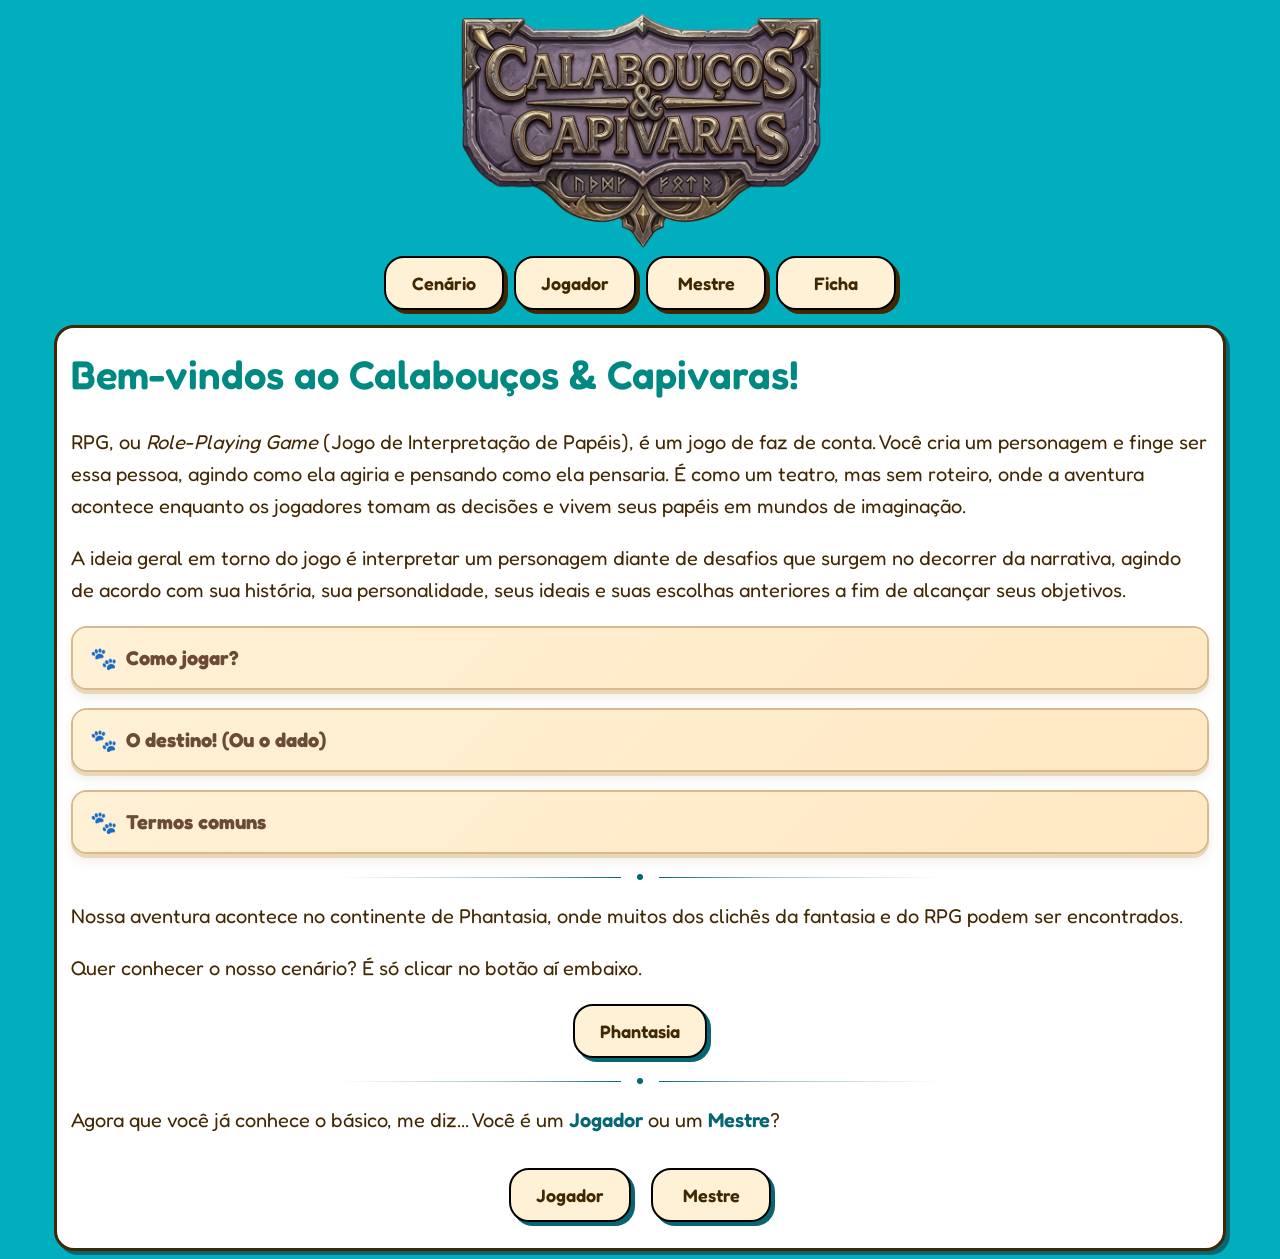
==== index.htm @ 281db4d3 "Add files via upload" ====
<html>
    <head>
        <title>Capivaras & Calabouços</title>
        <link rel="stylesheet" href="./recursos/estilos/pagina.css">
        <link rel="stylesheet" href="./recursos/estilos/texto.css">
        <link rel="stylesheet" href="./recursos/estilos/topico.css">
        <link rel="stylesheet" href="./recursos/estilos/menu_overlay.css">
        <link rel="stylesheet" href="./recursos/estilos/imagens.css">
        <meta name="viewport" content="width=device-width, initial-scale=1.0">
    </head>

    <body>
        <script src="./recursos/scripts/menu_overlay.js"></script>

        <div class="logo">
            <img src="./recursos/imagens/logo.png">
        </div>

        <div id="navJogador" class="overlay">
            <a href="javascript:void(0)" class="closebtn" onclick="fechaJogador()">&times;</a>
            <div class="overlay-content">
                <a href="./jogador/jogador_index.htm">Olá, Jogador!</a>
                <a href="./jogador/jogador_criando.htm">Criando e Ficha</a>
                <a href="./jogador/jogador_especies.htm">Espécies</a>
                <a href="./jogador/jogador_classes.htm">Classes</a>
                <a href="./jogador/jogador_caracteristicas.htm">Características</a>
                <a href="./jogador/jogador_vantagens.htm">Vantagens</a>
                <a href="./jogador/jogador_desvantagens.htm">Desvantagens</a>
                <a href="./jogador/jogador_habilidades.htm">Habilidades</a>
                <a href="./jogador/jogador_grimorio.htm">Grimório</a>
            </div>
        </div>

        <div id="navMestre" class="overlay">
            <a href="javascript:void(0)" class="closebtn" onclick="fechaMestre()">&times;</a>
            <div class="overlay-content">
                <a href="./mestre/mestre_index.htm">Olá, Mestre!</a>
                <a href="./mestre/mestre_conceitos.htm">Conceitos</a>
                <a href="./mestre/mestre_preparacao.htm">Preparação</a>
                <a href="./mestre/mestre_acordo.htm">Acordo social</a>
                <a href="./mestre/mestre_mestrando.htm">Mestrando</a>
                <a href="./mestre/mestre_bestiario.htm">Bestiário</a>
            </div>
        </div>
        
        <div class="menuBarra">
            <a href="./cenario/cenario_phantasia.htm">
                <button class="botaoFofinho-externo" role="button">Cenário</button>
            </a>
            <button class="botaoFofinho-externo" role="button" onclick="abreJogador()">Jogador</button>
            <button class="botaoFofinho-externo" role="button" onclick="abreMestre()">Mestre</button>
            <a href="./recursos/ficha-rpg-cne.pdf">
                <button class="botaoFofinho-externo" role="button">Ficha</button>
            </a>
        </div>

        <div id="conteudoPrincipal" class="conteudoPrincipal">

            <div class="blocoConteudo">

                <span class="titulo">Bem-vindos ao Calabouços & Capivaras!</span>

                <p>
                    RPG, ou <span class="textoItalico">Role-Playing Game</span>
                    (Jogo de Interpretação de Papéis), é um jogo de faz de conta.
                    Você cria um personagem e finge ser essa pessoa, agindo como ela
                    agiria e pensando como ela pensaria. É como um teatro, mas sem
                    roteiro, onde a aventura acontece enquanto os jogadores tomam as
                    decisões e vivem seus papéis em mundos de imaginação.
                </p>

                <p>
                    A ideia geral em torno do jogo é interpretar um personagem diante
                    de desafios que surgem no decorrer da narrativa, agindo de acordo
                    com sua história, sua personalidade, seus ideais e suas escolhas
                    anteriores a fim de alcançar seus objetivos.
                </p>

                <!-- COMO JOGAR -->

                <details class="topico">
                    <summary class="subtitulo">Como jogar?</summary>

                    <p>
                        Para jogar <mark class="marca-texto">você precisa apenas conhecer as regras básicas,
                        lápis, borracha, um dado de seis lados e um grupo de amigos
                        corajosos!</mark> Cada jogador vai ter uma
                        <span class="textoNegrito">Ficha de Personagem</span>,
                        mostrando quem é o herói que ele vai ser.
                    </p>

                    <p>
                        Também é necessário um
                        <span class="textoNegrito">Mestre</span>, a pessoa que vai
                        contar a história. Ele é um narrador onisciente e onipotente
                        que narra aos outros jogadores o cenário e contexto em que
                        se encontram, seja por meio de descrições dos locais e
                        situações vivenciados, seja por meio de diálogos com
                        personagens.
                    </p>

                    <p>
                        Cada personagem tem sua própria história e habilidades
                        particulares, sendo tarefa do Mestre apresentar desafios
                        e dilemas que sirvam de motivação para que o grupo se reúna
                        em um prol de um objetivo comum; não que isso impeça um dos
                        seus companheiros esconder suas reais intenções...
                    </p>

                    <p>
                        Mestre e jogadores seguem regras pré-definidas pelos manuais
                        de cada sistema e cenário. No entanto, o narrador tem
                        liberdade para mudar as regras que lhe convierem (tendo,
                        é claro, o senso crítico como juiz dessas mudanças: afinal,
                        todos querem e <mark class="marca-texto">devem se divertir</mark>).
                    </p>
                </details>

                <!-- O DESTINO -->

                <details class="topico">
                    <summary class="subtitulo">O destino! (Ou o dado)</summary>

                    <p>
                        O que protege os jogadores de RPG da arbitrariedade do Mestre
                        é a aleatoriedade dos dados, que podem ser tanto uma benção
                        quanto uma maldição. Cada sistema tem suas peculiaridades no
                        que diz respeito à utilização de dados:
                        <span class="textoItalico">Dungeons & Dragons</span>,
                        por exemplo, faz uso de um conjunto de sete tipos diferentes
                        de dados, sendo o mais famoso dentre eles o mítico d20,
                        de vinte lados.
                    </p>

                    <p>
                        É a rolagem de dados que dita o resultado dos confrontos em
                        batalha, o desenrolar das ações dos personagens e outras
                        causalidades do mundo. Suas intenções podem ter sido as
                        melhores com a ação desejada, mas o desfecho pode ser
                        catastrófico. Nem mesmo o Mestre, que planeja as possíveis
                        consequências das ações dos jogadores, consegue prever o que
                        vai acontecer em seguida.
                    </p>
                </details>

                <!-- TERMOS COMUNS -->

                <details class="topico">
                    <summary class="subtitulo">Termos comuns</summary>

                    <p>
                        A seguir vamos conhecer alguns dos termos mais comuns no RPG.
                    </p>

                    <div class="tabela">
                        <table>
                            <tr>
                                <th>Aventura</th>
                                <th>Campanha</th>
                            </tr>
                            <tr>
                                <td>É um arco da história.</td>
                                <td>O conjunto das aventuras.</td>
                            </tr>

                            <tr>
                                <th>Cenário</th>
                                <th>d6</th>
                            </tr>
                            <tr>
                                <td>O mundo onde a história acontece.</td>
                                <td>Um dado de seis lados.</td>
                            </tr>

                            <tr>
                                <th>Crítico</th>
                                <th>NPC</th>
                            </tr>
                            <tr>
                                <td>
                                    O número mínimo ou máximo do dado. Pode definir
                                    um acerto ou erro automático.
                                </td>
                                <td>
                                    Os personagens controlados pelo mestre,
                                    os <span class="textoItalico">Non-Playable Characters</span>.
                                </td>
                            </tr>

                            <tr>
                                <th>Grupo</th>
                                <th>Encontro</th>
                            </tr>
                            <tr>
                                <td>O grupo de aventureiros dos jogadores.</td>
                                <td>
                                    O momento em que os personagens encontram NPCs
                                    ou inimigos para interagir. Se for uma batalha,
                                    por exemplo, rola iniciativa.
                                </td>
                            </tr>

                            <tr>
                                <th>Iniciativa</th>
                                <th>Rolagem</th>
                            </tr>
                            <tr>
                                <td>A ordem dos turnos de combate.</td>
                                <td>O ato de rolar os dados.</td>
                            </tr>

                            <tr>
                                <th>Meta</th>
                                <th>
                                    <span class="textoItalico">Roleplay</span>
                                </th>
                            </tr>
                            <tr>
                                <td>
                                    Ou metajogo, sair do personagem ou usar
                                    informações que ele não teria como saber.
                                </td>
                                <td>Interpretar o personagem.</td>
                            </tr>

                            <tr>
                                <th>Sessão</th>
                                <th>Sistema</th>
                            </tr>
                            <tr>
                                <td>
                                    A reunião para jogar em determinado dia e horário.
                                </td>
                                <td>O conjunto de regras que o grupo usa.</td>
                            </tr>

                            <tr>
                                <th>Teste</th>
                                <th>Turno</th>
                            </tr>
                            <tr>
                                <td>
                                    Uma mecânica onde o dado determina o resultado
                                    de uma ação.
                                </td>
                                <td>
                                    O tempo que o personagem ou NPC tem para agir
                                    em um encontro.
                                </td>
                            </tr>

                            <tr>
                                <th>Mecânica</th>
                                <th>Vantagem\Desvantagem</th>
                            </tr>
                            <tr>
                                <td>
                                    É uma regra ou conjunto de regras ou instruções
                                    que governa determinada ação e define como o
                                    mundo reage à ela. Por exemplo: rolar um dado
                                    para um teste em uma ação.
                                </td>
                                <td>
                                    Modificadores que deixam testes mais fáceis
                                    ou mais difíceis respectivamente.
                                </td>
                            </tr>
                        </table>
                    </div>
                </details>

                <!-- SEPARADOR -->

                <div class="divider-container" role="separator">
                    <div class="divider-line left"></div>
                    <div class="divider-icon"></div>
                    <div class="divider-line right"></div>
                </div>

                <p>
                    Nossa aventura acontece no continente de Phantasia, 
                    onde muitos dos clichês da fantasia e do RPG 
                    podem ser encontrados.
                </p>
                <p>
                    Quer conhecer o nosso cenário? É só clicar 
                    no botão aí embaixo.
                </p>
                <div class="blocoBotaoHome">
                    <a href="./cenario/cenario_phantasia.htm">
                        <button class="botaoFofinho" role="button">Phantasia</button>
                    </a>
                </div>

                <!-- SEPARADOR -->

                <div class="divider-container" role="separator">
                    <div class="divider-line left"></div>
                    <div class="divider-icon"></div>
                    <div class="divider-line right"></div>
                </div>

                <p>
                    Agora que você já conhece o básico, me diz...
                    Você é um <span class="textoNegrito">Jogador</span>
                    ou um <span class="textoNegrito">Mestre</span>?
                </p>

            </div>

            <!-- BOTÕES -->

            <div class="blocoBotaoHome">
                <a href="./jogador/jogador_index.htm">
                    <button class="botaoFofinho" role="button">Jogador</button>
                </a>

                <a href="./mestre/mestre_index.htm">
                    <button class="botaoFofinho" role="button">Mestre</button>
                </a>
            </div>

        </div>
    </body>
</html>
---- recursos/estilos/pagina.css ----
@font-face {
  font-family: 'Fredoka';
  src: url('../fontes/Fredoka-VariableFont_wdth,wght.ttf') format('truetype-variations');
  font-weight: 300 700;
  font-style: normal;
}

body {
    /* background: #E7F1F2; */
    background: #00AEBE;
    /* font-family:'Segoe UI', Tahoma, Geneva, Verdana, sans-serif; */
    font-family: 'Fredoka', sans-serif;
    font-size: clamp(1rem, 1.5vw + 0.8rem, 1.25rem);
    line-height: 1.6;
}

.menuBarra {
    display: flex;
    flex-direction: row;
    margin-inline: auto;
    align-items: center;
    justify-content: center;
    gap: 10px;
    margin-bottom: 15px;
}
    
.botaoFofinho, .botaoFofinho-externo {
    font-family: 'Fredoka', sans-serif;
    background-color: #fff1d6;
    border: 2px solid #000000;
    border-radius: 20px;
    color: #422800;
    cursor: pointer;
    display: inline-block;
    font-weight: 600;
    font-size: 18px;
    padding: 0 18px;
    line-height: 50px;
    text-align: center;
    text-decoration: none;
    user-select: none;
    -webkit-user-select: none;
    touch-action: manipulation;
}

.botaoFofinho {
    box-shadow: #066674 4px 4px 0 0;
}

.botaoFofinho-externo {
    box-shadow: #422800 4px 4px 0 0;
}

.botaoFofinho:hover, .botaoFofinho-externo:hover {
    background-color: #E7F1F2;
}

.botaoFofinho:active, .botaoFofinho-externo:active {
    box-shadow: #066674 2px 2px 0 0;
    transform: translate(2px, 2px);
}

@media (min-width: 768px) {
    .botaoFofinho, .botaoFofinho-externo {
        min-width: 120px;
        padding: 0 25px;
    }
}

.conteudoPrincipal {
    display: flex;
    flex-direction: column;
    /* max-width: fit-content; */
    width: 90%;
    border: solid 3px #422800;
    border-radius: 20px;
    padding: 14px;
    margin-inline: auto;
    background: #ffffff;
    box-shadow: 4px 4px 0 #066674;
}

/* .blocoBotao {
    display: flex;
    flex-direction: column;
    align-items: center;
    justify-content: center;
    width: 80%;
    margin-inline: auto;
    gap: 20px;
    margin-bottom: 12px;
} */

.blocoBotao {
    display: grid;
    grid-template-columns: repeat(4, 1fr);
    gap: 14px;
    width: 90%;
    max-width: 900px;
    margin: 0 auto 20px;
}

.blocoBotao .botaoFofinho {
    width: 100%;
    min-height: 50px;
    padding: 10px 14px;
    box-sizing: border-box;
    cursor: pointer;
}

@media (max-width: 800px) {
    .blocoBotao {
        grid-template-columns: repeat(2, 1fr);
        width: 90%;
        gap: 12px;
    }
}

@media (max-width: 500px) {
    .blocoBotao {
        grid-template-columns: 1fr;
        width: 92%;
        gap: 10px;
    }

    .blocoBotao .botaoFofinho {
        min-height: 48px;
    }
}

.blocoBotaoHome {
    display: flex;
    flex-direction: row;
    align-items: center;
    justify-content: center;
    width: 80%;
    margin-inline: auto;
    gap: 20px;
    margin-bottom: 12px;
}

.blocoConteudo {
    margin-bottom: 12px;
}
  
table {
    width: 100%;
    color: #422800;
}

th, td {
    border: 1px solid #066674;
    padding: 6px;
    border-radius: 4px;
}

th {
    background-color: #066674;
    color: white;
}

tr:nth-child(even) {
    background-color: #E7F1F2;
}

.tabela {
    overflow-x: auto;
}

/* Estilos do Separador */
.divider-container {
    display: flex;
    align-items: center;
    justify-content: center;
    width: 100%;
    max-width: 600px;
    margin-left: auto;
    margin-right: auto;
    margin-top: 20px;
}

.divider-line {
    flex-grow: 1;
    height: 1px;
    background: linear-gradient(to right, transparent, rgba(6, 102, 116, 0.4) 60%, #066674);
}

.divider-line.right {
    background: linear-gradient(to right, #066674, rgba(6, 102, 116, 0.4) 40%, transparent);
}

.divider-icon {
    width: 6px;
    height: 6px;
    margin: 0 16px;
    background-color: #066674;
    border-radius: 50%;
    flex-shrink: 0;
}

.divider-line-marrom {
    flex-grow: 1;
    height: 1px;
    background: linear-gradient(to right, transparent, rgba(66, 40, 0, 0.4) 60%, #422800);
}

.divider-line-marrom.right {
    background: linear-gradient(to right, #422800, rgba(66, 40, 0, 0.4) 40%, transparent);
}

.divider-icon-marrom {
    width: 6px;
    height: 6px;
    margin: 0 16px;
    background-color: #422800;
    border-radius: 50%;
    flex-shrink: 0;
}
---- recursos/estilos/texto.css ----
.titulo {
    font-size: clamp(1.75rem, 2.5vw + 1rem, 2.5rem);
    color: #008983;
    font-weight: 600;
}

.subtitulo-principal, .subtitulo-interno, .subtitulo-ficha {
    font-size: clamp(1.25rem, 1.5vw + 0.8rem, 1.75rem);
    color: #008983;
    font-weight: 600;
}

.subtitulo-interno {
    margin-left: 20px;
    margin-right: 20px;
}

.titulo-central {
    display: block;
    text-align: center;
}

.subtitulo-ficha::before, .subtitulo-interno::before {
    content: '📜'; /* ✨, 🛡️, ⚔️, 📜, ⭐ */
    font-size: 0.95em;
    display: inline-block;
    animation: balanco 2s infinite ease-in-out; 
}

@keyframes balanco {
    0%, 100% { transform: rotate(0deg); }
    50% { transform: rotate(12deg); }
}

.conteudoPrincipal p {
    color: #422800;
}

.textoItalico {
    font-style: italic;
}

.textoNegrito {
    font-weight: 600;
    color: #066674;
}

.marca-texto {
    margin: 0 -0.4em;
    padding: 0.1em 0.4em;
    border-radius: 0.8em 0.3em;
    background: transparent;
    background-image: linear-gradient(
        to right,
        rgba(255, 225, 0, 0.1),
        rgba(255, 225, 0, 0.7) 4%,
        rgba(255, 225, 0, 0.3)
    );
    -webkit-box-decoration-break: clone;
    box-decoration-break: clone;
}

.marca-texto-verde {
    font-weight: bolder;
    background: linear-gradient(104deg, 
                                rgba(130, 255, 173,0) 0.9%, 
                                rgba(130, 255, 173,1.25) 2.4%, 
                                rgba(130, 255, 173,0.5) 5.8%, 
                                rgba(130, 255, 173,0.1) 93%, 
                                rgba(130, 255, 173,0.7) 96%, 
                                rgba(130, 255, 1732,0) 98%),
        linear-gradient(183deg, 
                        rgba(130, 255, 173,0) 0%, 
                        rgba(130, 255, 173,0.3) 7.9%, 
                        rgba(130, 255, 173,0) 15%);
    padding: 0.6em 13.7px;
    box-decoration-break: clone;
    -webkit-box-decoration-break: clone;
    margin: 0;
    border-radius: 7.5px;
    text-shadow: -12px 12px 9.8px rgba(130, 255, 173,0.7), 
        21px -18.1px 7.3px rgba(255, 255, 255,1), 
        -18.1px -27.3px 30px rgba(255, 255, 255,1);
}

.link-texto, .link-estrela {
    color: #066674;
    /* font-weight: bold; */
    text-decoration: none;
    position: relative;
    transition: color 0.2s ease;
}

/* 
.link-texto::before {
    content: '🗺️ ';
    font-size: 0.85em;
    opacity: 0;
    transition: opacity 0.2s ease, transform 0.2s ease;
    display: inline-block;
    transform: translateX(-4px);
} */

.link-texto:hover, .link-estrela:hover {
    color: #008983;
}

.link-texto:hover::before {
    opacity: 1;
    transform: translateX(0);
}

.link-texto::after {
    content: '';
    position: absolute;
    width: 100%;
    height: 2px;
    bottom: -2px;
    left: 0;
    background-color: #6b4b35;
    border-radius: 2px;
    transform: scaleX(0);
    transition: transform 0.2s ease;
}

.link-texto:hover::after {
    transform: scaleX(1);
}

.link-estrela::before {
    content: '✦';
    font-size: 0.75rem;
    color: #fbbf24;
    position: absolute;
    top: -11px;
    left: 50%;
    transform: translateX(-50%);
}
---- recursos/estilos/topico.css ----
.topico {
    margin: 18px 0;
    border: 2px solid #d8b98c;
    border-radius: 16px;
    background-color: #ffffff;
    box-shadow:
        0 4px 0 #ead7b8,
        0 7px 12px rgba(120, 90, 50, 0.10);
    overflow: hidden;
    transition:
        box-shadow 0.2s ease,
        transform 0.2s ease;
}

.topico .subtitulo {
    position: relative;
    display: flex;
    align-items: center;
    min-height: 28px;
    padding: 14px 18px;
    box-sizing: border-box;
    cursor: pointer;
    color: #6b4b35;
    background: linear-gradient(
        135deg,
        #fff1d6,
        #ffe8c2
    );
    font-weight: bold;
    border: none;
    user-select: none;
    transition:
        background 0.2s ease,
        color 0.2s ease;
}

.topico .subtitulo::-webkit-details-marker {
    display: none;
}

.topico .subtitulo::marker {
    display: none;
    content: "";
}

.topico .subtitulo::before {
    content: "🐾";
    display: inline-flex;
    align-items: center;
    justify-content: center;
    width: 25px;
    height: 25px;
    margin-right: 10px;
    color: #c98282;
    font-size: 22px;
    transition:
        transform 0.25s ease,
        color 0.25s ease;
}

.topico[open] .subtitulo {
    color: #754c32;
}

.topico[open] .subtitulo::before {
    content: "🐹";
    color: #d47777;
    transform: scale(1.1) rotate(-5deg);
}

.topico > p,
.topico > .tabela {
    margin-left: 20px;
    margin-right: 20px;
}

.topico > p:first-of-type {
    margin-top: 20px;
}

.topico > p:last-child,
.topico > .tabela:last-child {
    margin-bottom: 20px;
}

.topico[open] {
    border-color: #d3a875;
}

.topico .tabela {
    overflow-x: auto;
    border-radius: 12px;
}

@media (max-width: 600px) {
    .topico {
        margin: 14px 0;
        border-radius: 13px;
    }

    .topico .subtitulo {
        padding: 12px 14px;
        font-size: 0.95rem;
    }

    .topico .subtitulo::before {
        width: 22px;
        height: 22px;
        margin-right: 8px;
        font-size: 19px;
    }

    .topico > p,
    .topico > .tabela {
        margin-left: 14px;
        margin-right: 14px;
    }
}
---- recursos/estilos/menu_overlay.css ----
.overlay {
  height: 0;
  width: 100%;
  position: fixed;
  z-index: 1;
  top: 0;
  left: 0;
  background-color: rgba(6, 102, 116, 0.9);
  /* background-color: rgb(0,0,0); */
  /* background-color: rgba(0,0,0, 0.9); */
  overflow-x: hidden;
  transition: 0.5s;
}

.overlay-content {
  position: relative;
  top: 10%;
  width: 100%;
  text-align: center;
  margin-top: 30px;
}

.overlay a {
  padding: 8px;
  text-decoration: none;
  font-size: 36px;
  color: #ffffff;
  display: block;
  transition: 0.3s;
}

.overlay a:hover, .overlay a:focus {
  color: #fff1d6;
}

.overlay .closebtn {
  position: absolute;
  top: 20px;
  right: 45px;
  font-size: 60px;
}

@media screen and (max-height: 450px) {
  .overlay a {font-size: 20px}
  .overlay .closebtn {
  font-size: 40px;
  top: 15px;
  right: 35px;
  }
}
---- recursos/estilos/imagens.css ----
.logo {
    display: flex;
    margin-inline: auto;
    width: 40%;
    align-content: center;
    justify-content: center;
}

.logo img {
    width: 400px;
}

.imagem-texto {
    width: 95%;
    display: block;
    margin: 20px auto;
    border-radius: 12px;
}

.imagem-cabecalho, .imagem-cabecalho-interno {
    width: 100%;
    height: auto;
    display: block;
    margin-bottom: -38px;
    -webkit-mask-image: linear-gradient(
        to bottom,
        black 0%,
        black 70%,
        transparent 100%
    );

    mask-image: linear-gradient(
        to bottom,
        black 0%,
        black 70%,
        transparent 100%
    );
}

.imagem-cabecalho {
    border-radius: 12px 12px 0 0;
}
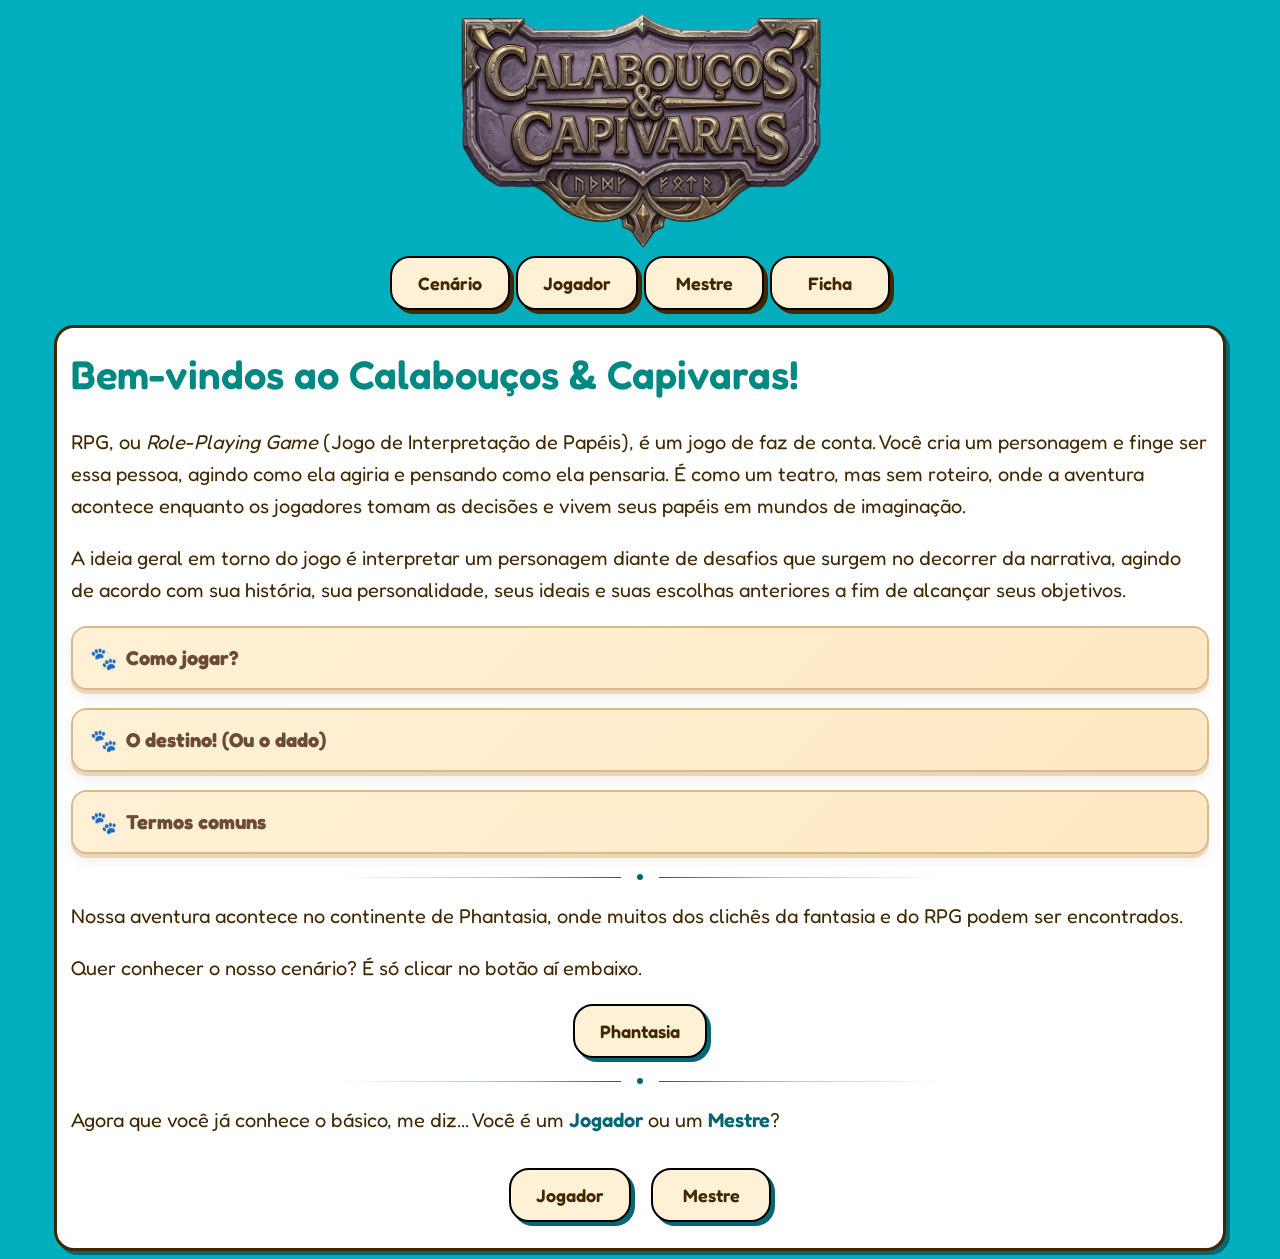
==== commit f5efb70b: "Add files via upload" ====
--- a/index.htm
+++ b/index.htm
@@ -42,11 +42,20 @@
                 <a href="./mestre/mestre_bestiario.htm">Bestiário</a>
             </div>
         </div>
+
+        <div id="navCenario" class="overlay">
+            <a href="javascript:void(0)" class="closebtn" onclick="fechaCenario()">&times;</a>
+            <div class="overlay-content">
+                <a href="./cenario/cenario_phantasia.htm">Breve história</a>
+                <a href="./cenario/cenario_locais.htm">Locais importantes</a>
+                <a href="./cenario/cenario_pessoas.htm">Pessoas notáveis</a>
+                <a href="./cenario/cenario_grupos.htm">Grupos influentes</a>
+                <a href="./cenario/cenario_mapa.htm">Mapa de Phantasia</a>
+            </div>
+        </div>
         
         <div class="menuBarra">
-            <a href="./cenario/cenario_phantasia.htm">
-                <button class="botaoFofinho-externo" role="button">Cenário</button>
-            </a>
+            <button class="botaoFofinho-externo" role="button" onclick="abreCenario()">Cenário</button>
             <button class="botaoFofinho-externo" role="button" onclick="abreJogador()">Jogador</button>
             <button class="botaoFofinho-externo" role="button" onclick="abreMestre()">Mestre</button>
             <a href="./recursos/ficha-rpg-cne.pdf">
--- a/recursos/estilos/pagina.css
+++ b/recursos/estilos/pagina.css
@@ -20,7 +20,7 @@
     margin-inline: auto;
     align-items: center;
     justify-content: center;
-    gap: 10px;
+    gap: 6px;
     margin-bottom: 15px;
 }
     
--- a/recursos/estilos/imagens.css
+++ b/recursos/estilos/imagens.css
@@ -15,6 +15,7 @@
     display: block;
     margin: 20px auto;
     border-radius: 12px;
+    /* box-shadow: 2px 2px 0px 0px #066674; */
 }
 
 .imagem-cabecalho, .imagem-cabecalho-interno {
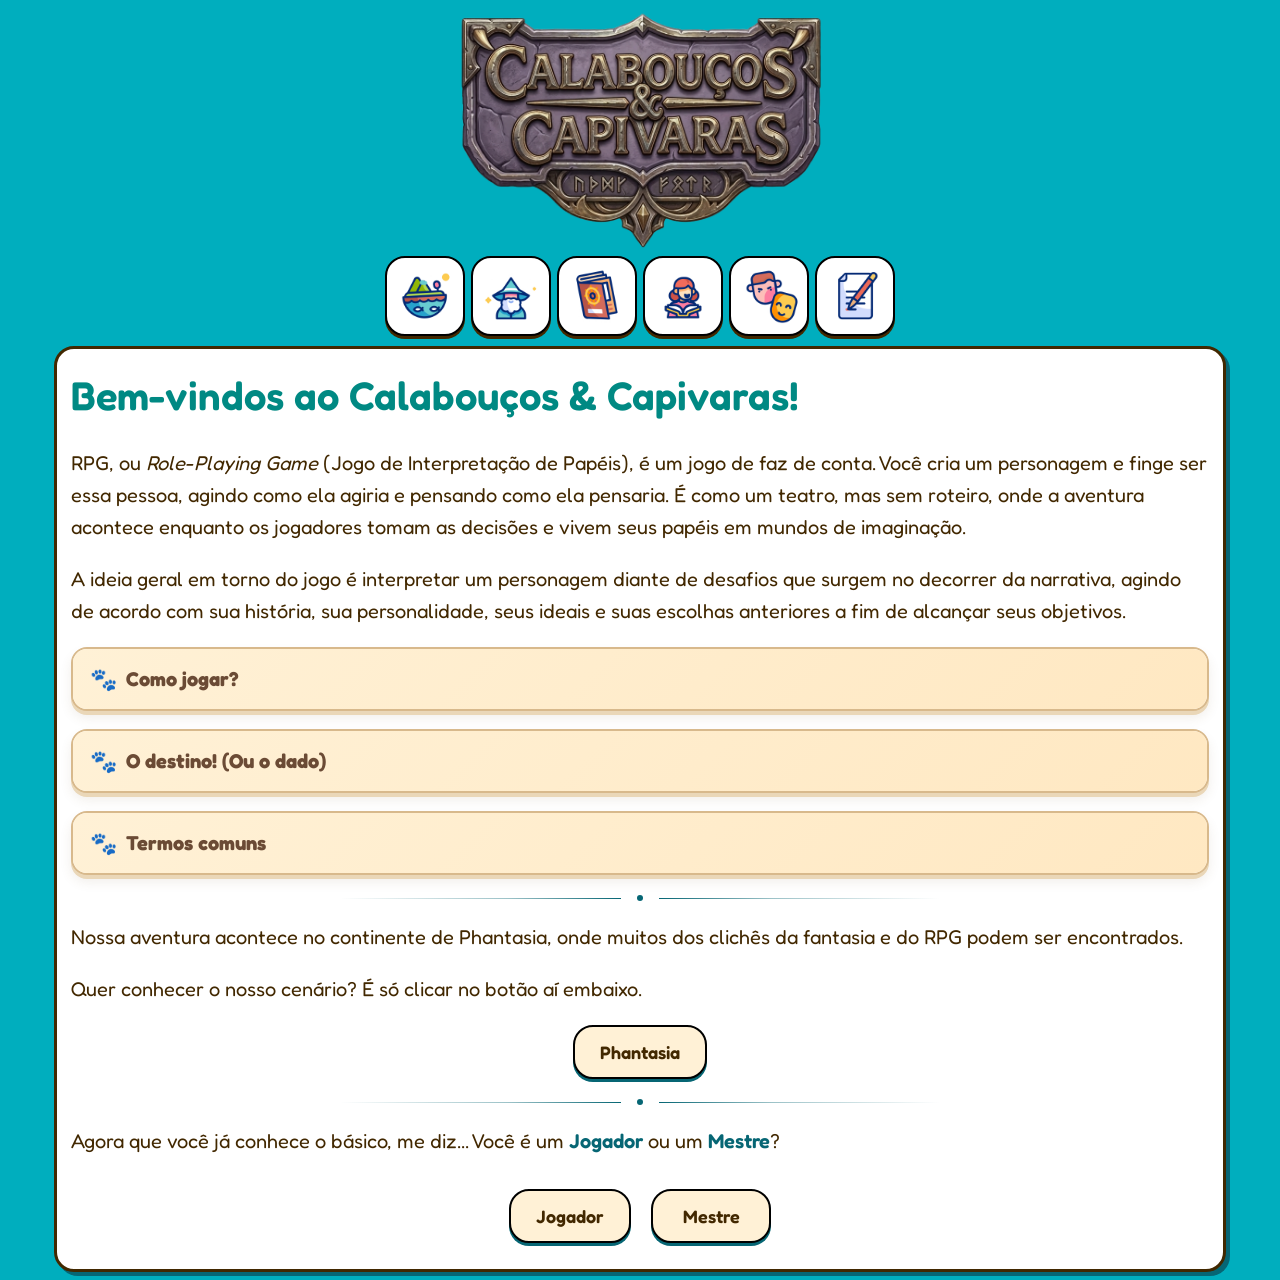
==== commit 15cfd833: "Add files via upload" ====
--- a/index.htm
+++ b/index.htm
@@ -53,13 +53,41 @@
                 <a href="./cenario/cenario_mapa.htm">Mapa de Phantasia</a>
             </div>
         </div>
+
+        <div id="navRegras" class="overlay">
+            <a href="javascript:void(0)" class="closebtn" onclick="fechaRegras()">&times;</a>
+            <div class="overlay-content">
+                <a href="./regras/regras_gerais.htm">Regras gerais</a>
+                <a href="./regras/regras_combate.htm">Combate</a>
+                <a href="./regras/regras_magia.htm">Magia</a>
+            </div>
+        </div>
         
         <div class="menuBarra">
-            <button class="botaoFofinho-externo" role="button" onclick="abreCenario()">Cenário</button>
-            <button class="botaoFofinho-externo" role="button" onclick="abreJogador()">Jogador</button>
-            <button class="botaoFofinho-externo" role="button" onclick="abreMestre()">Mestre</button>
+            <button class="botaoIcone" role="button" onclick="abreCenario()" title="Cenário">
+                <img src="./recursos/imagens/icones/icone_cenario.gif" class="icone-menu">
+            </button>
+
+            <button class="botaoIcone" role="button" onclick="abreJogador()" title="Jogador">
+                <img src="./recursos/imagens/icones/icone_jogador.gif" class="icone-menu">
+            </button>
+
+            <button class="botaoIcone" role="button" onclick="abreRegras()" title="Regras">
+                    <img src="./recursos/imagens/icones/icone_regras.gif" class="icone-menu">
+            </button>
+
+            <button class="botaoIcone" role="button" onclick="abreMestre()" title="Mestre">
+                <img src="./recursos/imagens/icones/icone_mestre.gif" class="icone-menu">
+            </button>
+
+            <button class="botaoIcone" role="button" onclick="abreInterpretando()" title="Interpretando">
+                <img src="./recursos/imagens/icones/icone_interpretando.gif" class="icone-menu">
+            </button>
+            
             <a href="./recursos/ficha-rpg-cne.pdf">
-                <button class="botaoFofinho-externo" role="button">Ficha</button>
+                <button class="botaoIcone" role="button" title="Ficha">
+                    <img src="./recursos/imagens/icones/icone_ficha.gif" class="icone-menu">
+                </button>
             </a>
         </div>
 
--- a/recursos/estilos/pagina.css
+++ b/recursos/estilos/pagina.css
@@ -21,7 +21,12 @@
     align-items: center;
     justify-content: center;
     gap: 6px;
-    margin-bottom: 15px;
+    margin-bottom: 10px;
+    width: 100%;
+    max-width: 100%;
+    box-sizing: border-box;
+    margin-inline: auto;
+    padding: 0 6px;
 }
     
 .botaoFofinho, .botaoFofinho-externo {
@@ -44,11 +49,11 @@
 }
 
 .botaoFofinho {
-    box-shadow: #066674 4px 4px 0 0;
+    box-shadow: #066674 0 3px 0 0;
 }
 
 .botaoFofinho-externo {
-    box-shadow: #422800 4px 4px 0 0;
+    box-shadow: #422800 0 3px 0 0;
 }
 
 .botaoFofinho:hover, .botaoFofinho-externo:hover {
@@ -56,7 +61,7 @@
 }
 
 .botaoFofinho:active, .botaoFofinho-externo:active {
-    box-shadow: #066674 2px 2px 0 0;
+    box-shadow: #066674 0 2px 0 0;
     transform: translate(2px, 2px);
 }
 
--- a/recursos/estilos/menu_overlay.css
+++ b/recursos/estilos/menu_overlay.css
@@ -14,10 +14,10 @@
 
 .overlay-content {
   position: relative;
-  top: 10%;
+  top: 6%;
   width: 100%;
   text-align: center;
-  margin-top: 30px;
+  margin-top: 50px;
 }
 
 .overlay a {
@@ -35,9 +35,10 @@
 
 .overlay .closebtn {
   position: absolute;
-  top: 20px;
-  right: 45px;
+  top: 5px;
+  right: 40px;
   font-size: 60px;
+  color: #dc143c;
 }
 
 @media screen and (max-height: 450px) {
--- a/recursos/estilos/imagens.css
+++ b/recursos/estilos/imagens.css
@@ -40,4 +40,54 @@
 
 .imagem-cabecalho {
     border-radius: 12px 12px 0 0;
-}+}
+
+.icone-menu {
+    display: block;
+    width: 100%;
+    height: 100%;
+    object-fit: contain;
+}
+
+.botaoIcone {
+    aspect-ratio: 1 / 1;
+    box-sizing: border-box;
+    display: flex;
+    align-items: center;
+    justify-content: center;
+    width: 80px;
+    height: 80px;
+    padding: 7px;
+    margin: 0;
+    border: 2px solid #000000;
+    background: #ffffff;
+    cursor: pointer;
+    border-radius: 20px;
+    box-shadow: #422800 0 3px 0 0;
+}
+
+.botaoIcone:active {
+    box-shadow: #422800 0 1px 0 0;
+    transform: translate(2px, 2px);
+}
+
+@media (max-width: 600px) {
+    .menuBarra {
+        gap: 4px;
+        padding-inline: 4px;
+    }
+
+    .botaoIcone {
+        width: 25vw;
+        max-width: 55px;
+        height: 25vw;
+        max-height: 55px;
+        aspect-ratio: 1 / 1;
+    }
+
+    .icone-menu {
+        width: 100%;
+        height: 100%;
+        object-fit: contain;
+    }
+}
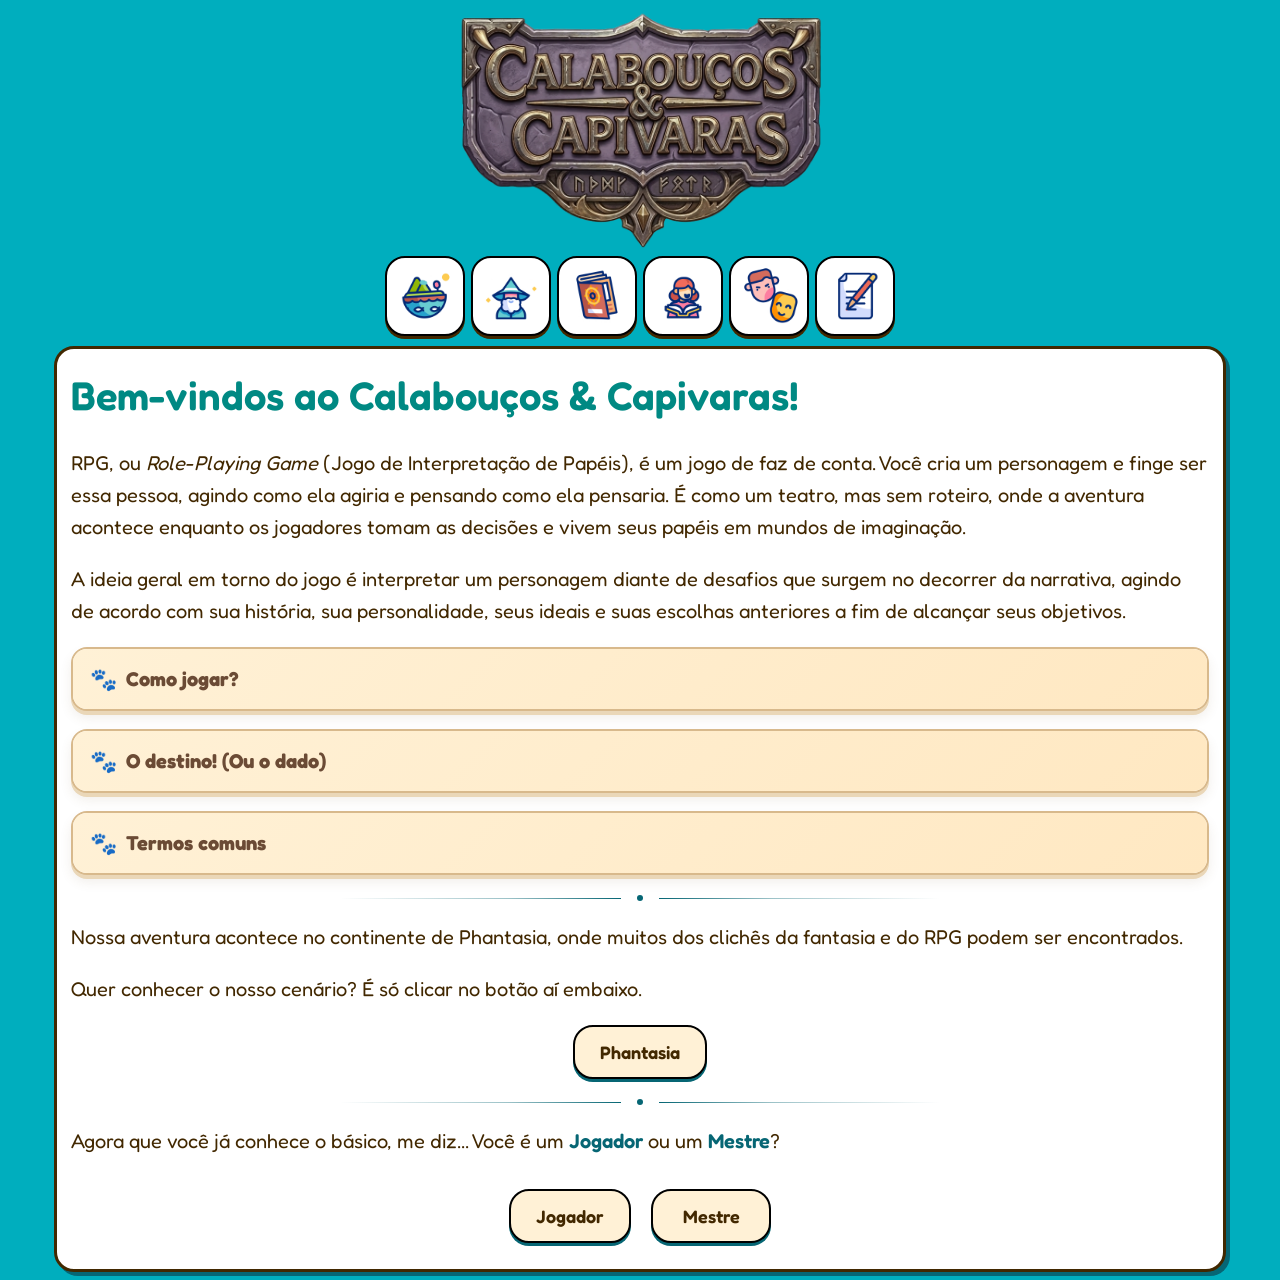
==== commit e2fe129c: "Update index.htm" ====
--- a/index.htm
+++ b/index.htm
@@ -63,6 +63,15 @@
             </div>
         </div>
         
+        <div id="navInterpretando" class="overlay">
+            <a href="javascript:void(0)" class="closebtn" onclick="fechaInterpretando()">&times;</a>
+            <div class="overlay-content">
+                <a href="./interpretando/interpretando_index.htm">Interpretando</a>
+                <a href="./interpretando/interpretando_arquetipos.htm">Arquétipos</a>
+                <a href="./interpretando/interpretando_ficha.htm">Ficha de Personagem</a>
+            </div>
+        </div>
+                
         <div class="menuBarra">
             <button class="botaoIcone" role="button" onclick="abreCenario()" title="Cenário">
                 <img src="./recursos/imagens/icones/icone_cenario.gif" class="icone-menu">
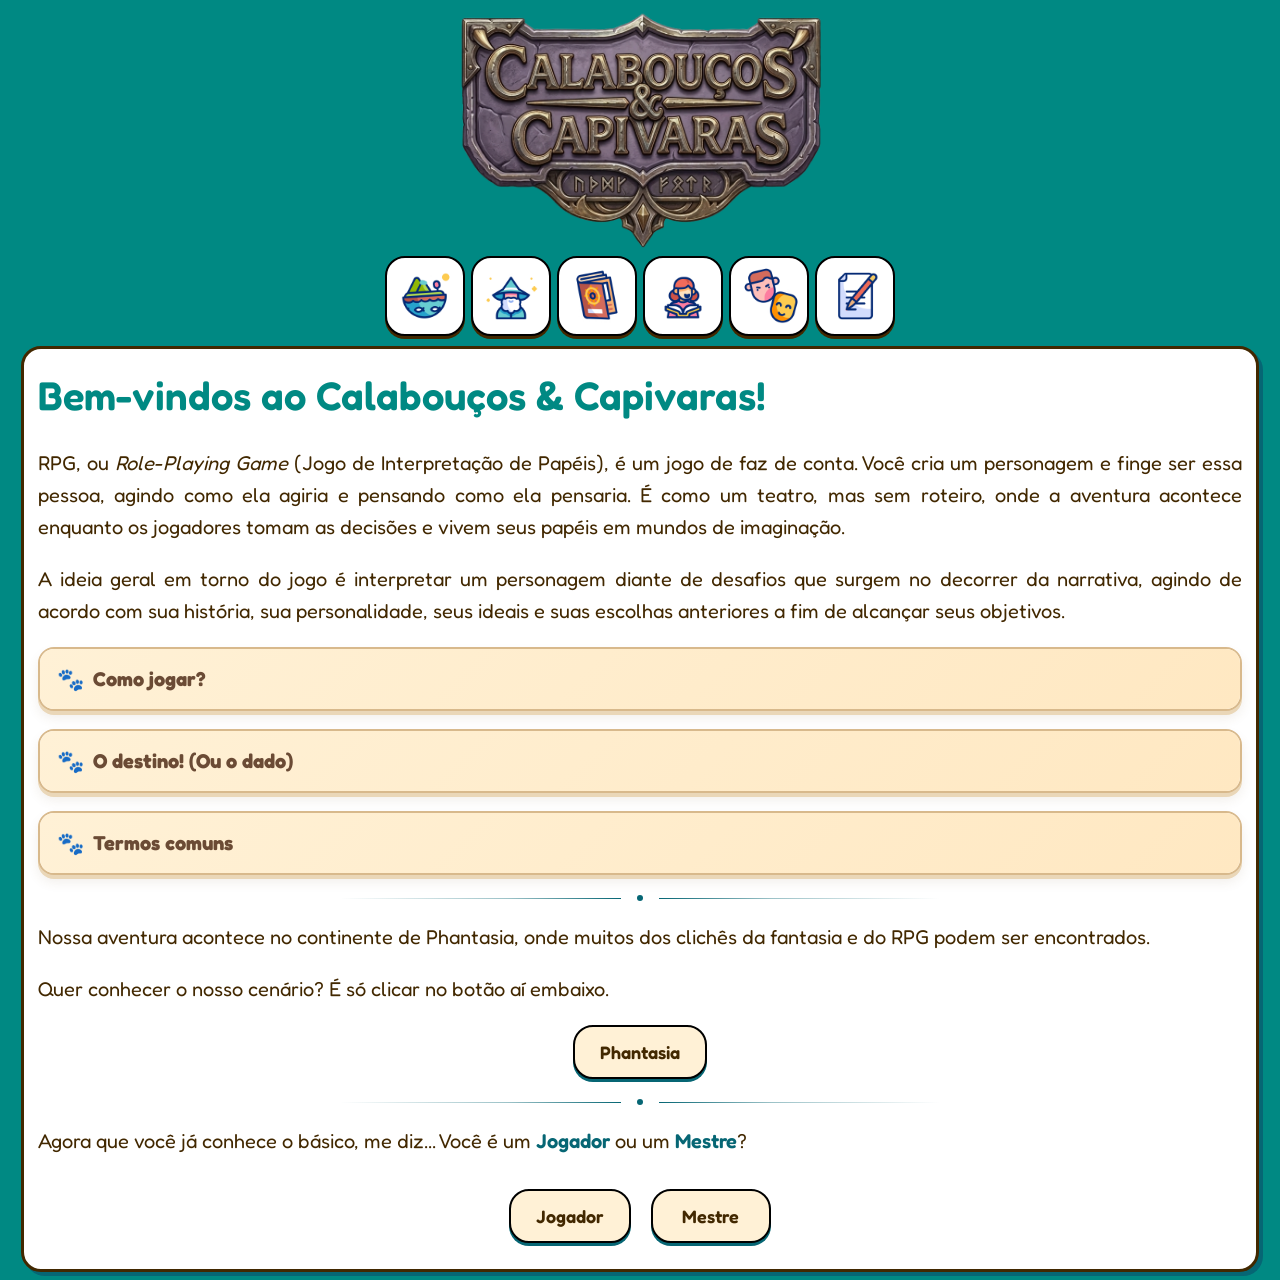
==== commit ed7a9476: "updates" ====
--- a/index.htm
+++ b/index.htm
@@ -40,6 +40,7 @@
                 <a href="./mestre/mestre_acordo.htm">Acordo social</a>
                 <a href="./mestre/mestre_mestrando.htm">Mestrando</a>
                 <a href="./mestre/mestre_bestiario.htm">Bestiário</a>
+                <a href="./mestre/mestre_ganchos.htm">Ganchos</a>
             </div>
         </div>
 
--- a/recursos/estilos/pagina.css
+++ b/recursos/estilos/pagina.css
@@ -7,7 +7,7 @@
 
 body {
     /* background: #E7F1F2; */
-    background: #00AEBE;
+    background: #008983;
     /* font-family:'Segoe UI', Tahoma, Geneva, Verdana, sans-serif; */
     font-family: 'Fredoka', sans-serif;
     font-size: clamp(1rem, 1.5vw + 0.8rem, 1.25rem);
@@ -76,13 +76,40 @@
     display: flex;
     flex-direction: column;
     /* max-width: fit-content; */
-    width: 90%;
+    width: 98%;
     border: solid 3px #422800;
     border-radius: 20px;
     padding: 14px;
     margin-inline: auto;
     background: #ffffff;
     box-shadow: 4px 4px 0 #066674;
+    box-sizing: border-box;
+}
+
+.citacao {
+    position: relative;
+    width: 100%;
+    border: none;
+    border-radius: 10px;
+    padding: 1.4em 0.8em 0.1em 0.8em;
+    margin-inline: auto;
+    background: #fff1d6;
+    box-shadow: 3px 0 0 0 #066674 inset;
+    box-sizing: border-box;
+}
+
+.citacao::after {
+  content: "";
+  position: absolute;
+  top: 10px; /* Distância do topo */
+  right: 10px; /* Distância da direita */
+  width: 30px; /* Largura do ícone */
+  height: 30px; /* Altura do ícone */
+  background-image: url('../imagens/icones/citacao_azul.png');
+  background-size: contain;
+  background-repeat: no-repeat;
+  background-position: center;
+  /* opacity: 0.5; */
 }
 
 /* .blocoBotao {
--- a/recursos/estilos/texto.css
+++ b/recursos/estilos/texto.css
@@ -1,3 +1,9 @@
+body p {
+    text-align: justify;
+    hyphens: auto;
+    overflow-wrap: break-word;
+}
+
 .titulo {
     font-size: clamp(1.75rem, 2.5vw + 1rem, 2.5rem);
     color: #008983;
@@ -135,4 +141,10 @@
     top: -11px;
     left: 50%;
     transform: translateX(-50%);
+}
+
+.citacaoNome {
+    font-size: 0.8em;
+    color: #066674;
+    font-weight: 500;;
 }
--- a/recursos/estilos/topico.css
+++ b/recursos/estilos/topico.css
@@ -116,3 +116,23 @@
         margin-right: 14px;
     }
 }
+
+.fechar-topico {
+    display: block;
+    margin: 10px auto 20px;
+    padding: 8px 18px;
+    border: 1px solid #d3a875;
+    border-radius: 20px;
+    background: #fff1d6;
+    color: #6b4b35;
+    font-size: 0.9rem;
+    font-weight: 600;
+    cursor: pointer;
+    transition:
+        background 0.2s ease,
+        transform 0.2s ease;
+}
+
+.fechar-topico:hover {
+    background: #ffe8c2;
+}
--- a/recursos/estilos/menu_overlay.css
+++ b/recursos/estilos/menu_overlay.css
@@ -38,7 +38,7 @@
   top: 5px;
   right: 40px;
   font-size: 60px;
-  color: #dc143c;
+  color: #EDBCB2;
 }
 
 @media screen and (max-height: 450px) {
--- a/recursos/estilos/imagens.css
+++ b/recursos/estilos/imagens.css
@@ -18,6 +18,15 @@
     /* box-shadow: 2px 2px 0px 0px #066674; */
 }
 
+/* Garante que a imagem não extrapole o tamanho nem distorça */
+.iconeImagem {
+    max-width: 100%;
+    max-height: 150px;
+    height: auto;
+    object-fit: contain;
+    flex-shrink: 0;
+}
+
 .imagem-cabecalho, .imagem-cabecalho-interno {
     width: 100%;
     height: auto;
@@ -26,16 +35,22 @@
     -webkit-mask-image: linear-gradient(
         to bottom,
         black 0%,
-        black 70%,
+        black 50%,
         transparent 100%
     );
-
     mask-image: linear-gradient(
         to bottom,
         black 0%,
-        black 70%,
+        black 50%,
         transparent 100%
     );
+}
+
+.imagem-cabecalho-sem-fade {
+    width: 100%;
+    height: auto;
+    display: block;
+    margin-bottom: -28px;
 }
 
 .imagem-cabecalho {
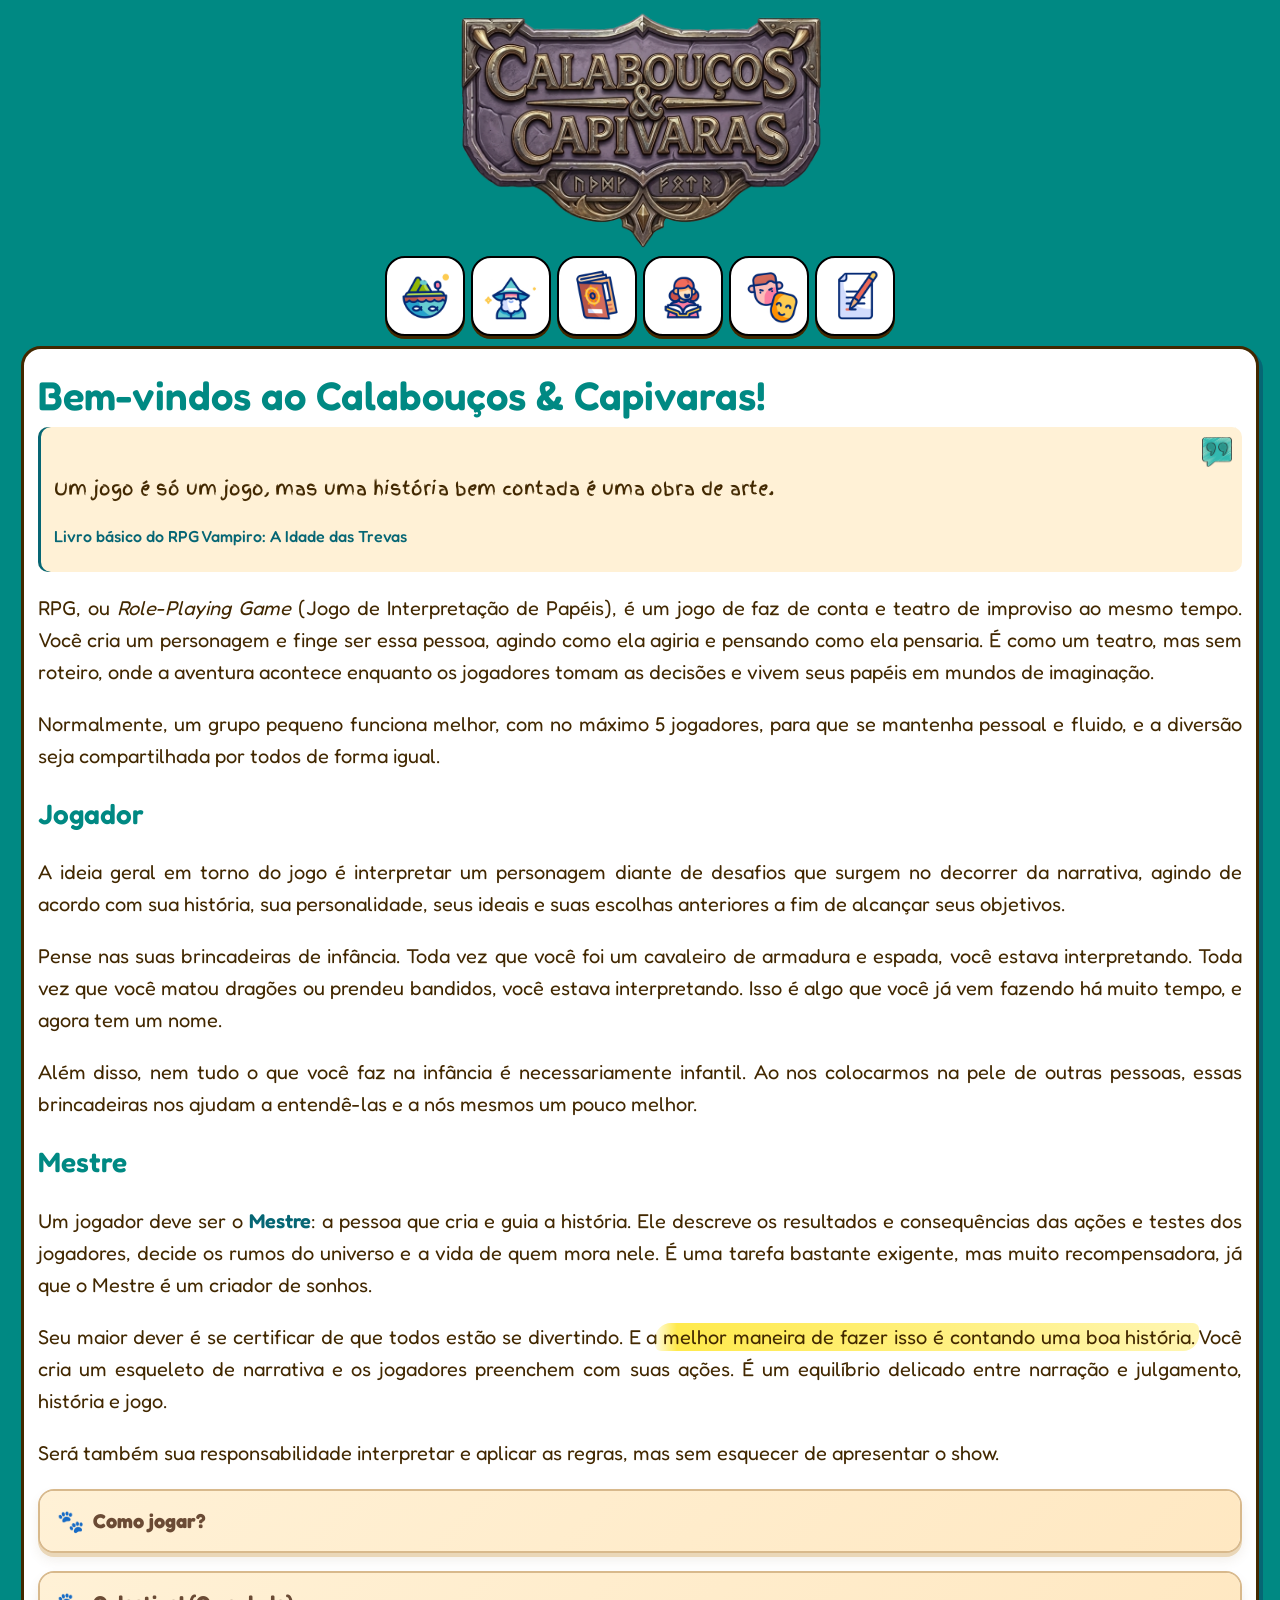
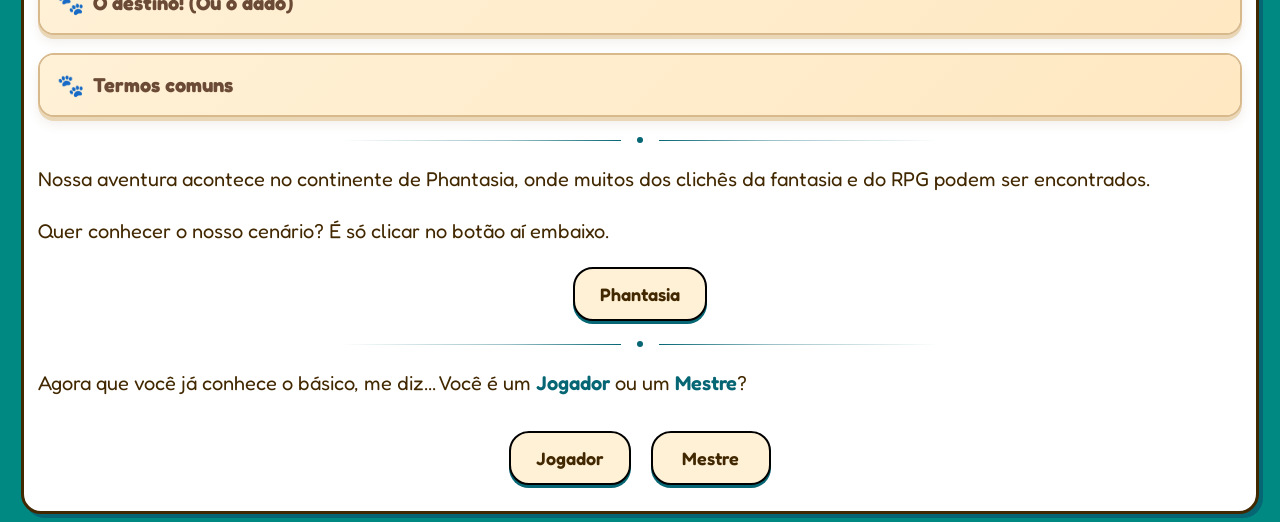
==== commit b24b9fe7: "updates" ====
--- a/index.htm
+++ b/index.htm
@@ -107,9 +107,14 @@
 
                 <span class="titulo">Bem-vindos ao Calabouços & Capivaras!</span>
 
+                <div class="citacao">
+                    <p><span class="citacaoTexto">Um jogo é só um jogo, mas uma história bem contada é uma obra de arte.</span></p>
+                    <p><span class="citacaoNome">Livro básico do RPG Vampiro: A Idade das Trevas</span></p>
+                </div>
+
                 <p>
                     RPG, ou <span class="textoItalico">Role-Playing Game</span>
-                    (Jogo de Interpretação de Papéis), é um jogo de faz de conta.
+                    (Jogo de Interpretação de Papéis), é um jogo de faz de conta e teatro de improviso ao mesmo tempo.
                     Você cria um personagem e finge ser essa pessoa, agindo como ela
                     agiria e pensando como ela pensaria. É como um teatro, mas sem
                     roteiro, onde a aventura acontece enquanto os jogadores tomam as
@@ -117,10 +122,46 @@
                 </p>
 
                 <p>
+                    Normalmente, um grupo pequeno funciona melhor, com no máximo 5 jogadores, para que se mantenha pessoal e 
+                    fluido, e a diversão seja compartilhada por todos de forma igual.
+                </p>
+
+                <span class="subtitulo-principal">Jogador</span>
+
+                <p>
                     A ideia geral em torno do jogo é interpretar um personagem diante
                     de desafios que surgem no decorrer da narrativa, agindo de acordo
                     com sua história, sua personalidade, seus ideais e suas escolhas
                     anteriores a fim de alcançar seus objetivos.
+                </p>
+
+                <p>
+                    Pense nas suas brincadeiras de infância. Toda vez que você foi um cavaleiro de armadura e espada, você estava 
+                    interpretando. Toda vez que você matou dragões ou prendeu bandidos, você estava interpretando. Isso é algo que 
+                    você já vem fazendo há muito tempo, e agora tem um nome.
+                </p>
+
+                <p>
+                    Além disso, nem tudo o que você faz na infância é necessariamente infantil. Ao nos colocarmos na pele de outras 
+                    pessoas, essas brincadeiras nos ajudam a entendê-las e a nós mesmos um pouco melhor.
+                </p>
+
+                <span class="subtitulo-principal">Mestre</span>
+
+                <p>
+                    Um jogador deve ser o <span class="textoNegrito">Mestre</span>: a pessoa que cria e guia a história. Ele descreve os 
+                    resultados e consequências das ações e testes dos jogadores, decide os rumos do universo e a vida de quem mora nele. 
+                    É uma tarefa bastante exigente, mas muito recompensadora, já que o Mestre é um criador de sonhos.
+                </p>
+
+                <p>
+                    Seu maior dever é se certificar de que todos estão se divertindo. E a <span class="marca-texto">melhor maneira de 
+                    fazer isso é contando uma boa história</span>. Você cria um esqueleto de narrativa e os jogadores preenchem com suas 
+                    ações. É um equilíbrio delicado entre narração e julgamento, história e jogo.
+                </p>
+
+                <p>
+                    Será também sua responsabilidade interpretar e aplicar as regras, mas sem esquecer de apresentar o show.
                 </p>
 
                 <!-- COMO JOGAR -->
@@ -211,102 +252,118 @@
                             </tr>
 
                             <tr>
+                                <th>Cena</th>
                                 <th>Cenário</th>
+                            </tr>
+                            <tr>
+                                <td>
+                                    Sequência de ações reunidas e ambientadas em um mesmo
+                                    local em uma mesma linha de tempo. No geral, a passagem 
+                                    de tempo ou a mudança de cenário encerram uma cena.
+                                </td>
+                                <td>O mundo onde a história acontece.</td>
+                            </tr>
+
+                            <tr>
+                                <th>Crítico</th>
                                 <th>d6</th>
-                            </tr>
-                            <tr>
-                                <td>O mundo onde a história acontece.</td>
-                                <td>Um dado de seis lados.</td>
-                            </tr>
-
-                            <tr>
-                                <th>Crítico</th>
-                                <th>NPC</th>
                             </tr>
                             <tr>
                                 <td>
                                     O número mínimo ou máximo do dado. Pode definir
                                     um acerto ou erro automático.
                                 </td>
-                                <td>
-                                    Os personagens controlados pelo mestre,
-                                    os <span class="textoItalico">Non-Playable Characters</span>.
-                                </td>
-                            </tr>
-
-                            <tr>
+                                <td>Um dado de seis lados.</td>
+                            </tr>
+
+                            <tr>
+                                <th>Encontro</th>
                                 <th>Grupo</th>
-                                <th>Encontro</th>
-                            </tr>
-                            <tr>
-                                <td>O grupo de aventureiros dos jogadores.</td>
+                            </tr>
+                            <tr>
                                 <td>
                                     O momento em que os personagens encontram NPCs
                                     ou inimigos para interagir. Se for uma batalha,
                                     por exemplo, rola iniciativa.
                                 </td>
+                                <td>O grupo de aventureiros dos jogadores.</td>
                             </tr>
 
                             <tr>
                                 <th>Iniciativa</th>
-                                <th>Rolagem</th>
+                                <th>Mecânica</th>
                             </tr>
                             <tr>
                                 <td>A ordem dos turnos de combate.</td>
-                                <td>O ato de rolar os dados.</td>
-                            </tr>
-
-                            <tr>
-                                <th>Meta</th>
-                                <th>
-                                    <span class="textoItalico">Roleplay</span>
-                                </th>
-                            </tr>
-                            <tr>
-                                <td>
-                                    Ou metajogo, sair do personagem ou usar
-                                    informações que ele não teria como saber.
-                                </td>
-                                <td>Interpretar o personagem.</td>
-                            </tr>
-
-                            <tr>
-                                <th>Sessão</th>
-                                <th>Sistema</th>
-                            </tr>
-                            <tr>
-                                <td>
-                                    A reunião para jogar em determinado dia e horário.
-                                </td>
-                                <td>O conjunto de regras que o grupo usa.</td>
-                            </tr>
-
-                            <tr>
-                                <th>Teste</th>
-                                <th>Turno</th>
-                            </tr>
-                            <tr>
-                                <td>
-                                    Uma mecânica onde o dado determina o resultado
-                                    de uma ação.
-                                </td>
-                                <td>
-                                    O tempo que o personagem ou NPC tem para agir
-                                    em um encontro.
-                                </td>
-                            </tr>
-
-                            <tr>
-                                <th>Mecânica</th>
-                                <th>Vantagem\Desvantagem</th>
-                            </tr>
-                            <tr>
                                 <td>
                                     É uma regra ou conjunto de regras ou instruções
                                     que governa determinada ação e define como o
                                     mundo reage à ela. Por exemplo: rolar um dado
                                     para um teste em uma ação.
                                 </td>
+                            </tr>
+
+                            <tr>
+                                <th>Meta</th>
+                                <th>Modificador</th>
+                            </tr>
+                            <tr>
+                                <td>
+                                    Ou metajogo, sair do personagem ou usar
+                                    informações que ele não teria como saber.
+                                </td>
+                                <td>
+                                    Um número adicionado ou subtraído de uma rolagem de
+                                    dado com base em uma habilidade específica ou outro atributo.
+                                </td>
+                            </tr>
+
+                            <tr>
+                                <th>NPC</th>
+                                <th>
+                                    <span class="textoItalico">Roleplay</span>
+                                </th>
+                            </tr>
+                            <tr>
+                                <td>
+                                    Os personagens controlados pelo mestre,
+                                    os <span class="textoItalico">Non-Playable Characters</span>.
+                                </td>
+                                <td>Interpretar o personagem.</td>
+                            </tr>
+
+                            <tr>
+                                <th>Rolagem</th>
+                                <th>Sessão</th>
+                            </tr>
+                            <tr>
+                                <td>O ato de rolar os dados e o resultado disso.</td>
+                                <td>
+                                    A reunião para jogar em determinado dia e horário.
+                                </td>
+                            </tr>
+
+                            <tr>
+                                <th>Sistema</th>
+                                <th>Teste</th>
+                            </tr>
+                            <tr>
+                                <td>O conjunto de regras que o grupo usa.</td>
+                                <td>
+                                    Uma mecânica onde o dado determina o resultado
+                                    de uma ação.
+                                </td>
+                            </tr>
+
+                            <tr>
+                                <th>Turno</th>
+                                <th>Vantagem\Desvantagem</th>
+                            </tr>
+                            <tr>
+                                <td>
+                                    O tempo que o personagem ou NPC tem para agir
+                                    em um encontro.
+                                </td>
                                 <td>
                                     Modificadores que deixam testes mais fáceis
                                     ou mais difíceis respectivamente.
@@ -314,6 +371,7 @@
                             </tr>
                         </table>
                     </div>
+
                 </details>
 
                 <!-- SEPARADOR -->
--- a/recursos/estilos/pagina.css
+++ b/recursos/estilos/pagina.css
@@ -1,7 +1,14 @@
 @font-face {
   font-family: 'Fredoka';
-  src: url('../fontes/Fredoka-VariableFont_wdth,wght.ttf') format('truetype-variations');
+  src: url('../fontes/fredoka_variable_font.ttf') format('truetype-variations');
   font-weight: 300 700;
+  font-style: normal;
+}
+
+@font-face {
+  font-family: 'Finger Paint';
+  src: url('../fontes/finger_paint.ttf') format('truetype');
+  font-weight: normal;
   font-style: normal;
 }
 
@@ -46,6 +53,8 @@
     user-select: none;
     -webkit-user-select: none;
     touch-action: manipulation;
+    -webkit-user-select: none;
+    -webkit-tap-highlight-color: transparent;
 }
 
 .botaoFofinho {
@@ -86,26 +95,70 @@
     box-sizing: border-box;
 }
 
-.citacao {
+/* .citacao {
     position: relative;
     width: 100%;
     border: none;
     border-radius: 10px;
     padding: 1.4em 0.8em 0.1em 0.8em;
     margin-inline: auto;
+    /* background: #fff1d6; */
+    /* background-image: url("../imagens/fundo_citacao.png");
+    background-size: 100% 100%;
+    background-repeat: no-repeat;
+    background-position: center;
+    isolation: isolate;
+    /* box-shadow: 3px 0 0 0 #066674 inset; */
+    /* box-sizing: border-box;
+    overflow: hidden;
+    transform: translateZ(0);
+} */
+
+.citacao {
+    position: relative;
+    width: 100%;
+    border: none;
+    border-radius: 10px;
+    padding: 1.4em 0.8em 0.1em 0.8em;
+    margin-inline: auto;
     background: #fff1d6;
     box-shadow: 3px 0 0 0 #066674 inset;
     box-sizing: border-box;
 }
 
-.citacao::after {
-  content: "";
+.aviso {
+    position: relative;
+    width: 100%;
+    border: none;
+    border-radius: 10px;
+    padding: 1.4em 0.8em 0.1em 0.8em;
+    margin-inline: auto;
+    background: #fff1d6;
+    box-shadow: 3px 0 0 0 #066674 inset;
+    box-sizing: border-box;
+}
+
+.aviso::after {
+  content: " ";
   position: absolute;
   top: 10px; /* Distância do topo */
   right: 10px; /* Distância da direita */
   width: 30px; /* Largura do ícone */
   height: 30px; /* Altura do ícone */
-  background-image: url('../imagens/icones/citacao_azul.png');
+  background-image: url('../imagens/icones/icone_capivara.png');
+  background-size: contain;
+  background-repeat: no-repeat;
+  background-position: center;
+}
+
+.citacao::after {
+  content: " ";
+  position: absolute;
+  top: 10px; /* Distância do topo */
+  right: 10px; /* Distância da direita */
+  width: 30px; /* Largura do ícone */
+  height: 30px; /* Altura do ícone */
+  background-image: url('../imagens/icones/citacao_lapis.png');
   background-size: contain;
   background-repeat: no-repeat;
   background-position: center;
--- a/recursos/estilos/texto.css
+++ b/recursos/estilos/texto.css
@@ -16,18 +16,25 @@
     font-weight: 600;
 }
 
-.subtitulo-interno {
+/* .subtitulo-interno {
     margin-left: 20px;
     margin-right: 20px;
-}
+} */
 
 .titulo-central {
     display: block;
     text-align: center;
 }
 
-.subtitulo-ficha::before, .subtitulo-interno::before {
+.subtitulo-ficha::before {
     content: '📜'; /* ✨, 🛡️, ⚔️, 📜, ⭐ */
+    font-size: 0.95em;
+    display: inline-block;
+    animation: balanco 2s infinite ease-in-out; 
+}
+
+.subtitulo-interno::before {
+    content: '⚔️'; /* ✨, 🛡️, ⚔️, 📜, ⭐ */
     font-size: 0.95em;
     display: inline-block;
     animation: balanco 2s infinite ease-in-out; 
@@ -146,5 +153,11 @@
 .citacaoNome {
     font-size: 0.8em;
     color: #066674;
-    font-weight: 500;;
+    font-weight: 500;
+    font-family: 'Fredoka', sans-serif;
+}
+
+.citacaoTexto {
+    font-family: 'Finger Paint', sans-serif;
+    font-size: 0.9em;
 }
--- a/recursos/estilos/topico.css
+++ b/recursos/estilos/topico.css
@@ -119,6 +119,7 @@
 
 .fechar-topico {
     display: block;
+    font-family: 'Fredoka', sans-serif;
     margin: 10px auto 20px;
     padding: 8px 18px;
     border: 1px solid #d3a875;
--- a/recursos/estilos/imagens.css
+++ b/recursos/estilos/imagens.css
@@ -106,3 +106,37 @@
         object-fit: contain;
     }
 }
+
+/* VIDEOS */
+
+.videoYoutube {
+    position: relative;
+    width: 100%;
+    max-width: 900px;
+    aspect-ratio: 16 / 9;
+    margin: 2rem auto;
+    overflow: hidden;
+
+    background: #000;
+    border: 1px solid rgba(255, 255, 255, 0.12);
+    border-radius: 12px;
+
+    box-shadow:
+        0 8px 24px rgba(0, 0, 0, 0.25),
+        0 2px 6px rgba(0, 0, 0, 0.15);
+}
+
+.videoYoutube iframe {
+    width: 100%;
+    height: 100%;
+    display: block;
+    border: 0;
+}
+
+/* Em telas pequenas */
+@media (max-width: 600px) {
+    .videoYoutube {
+        margin: 1.5rem 0;
+        border-radius: 8px;
+    }
+}
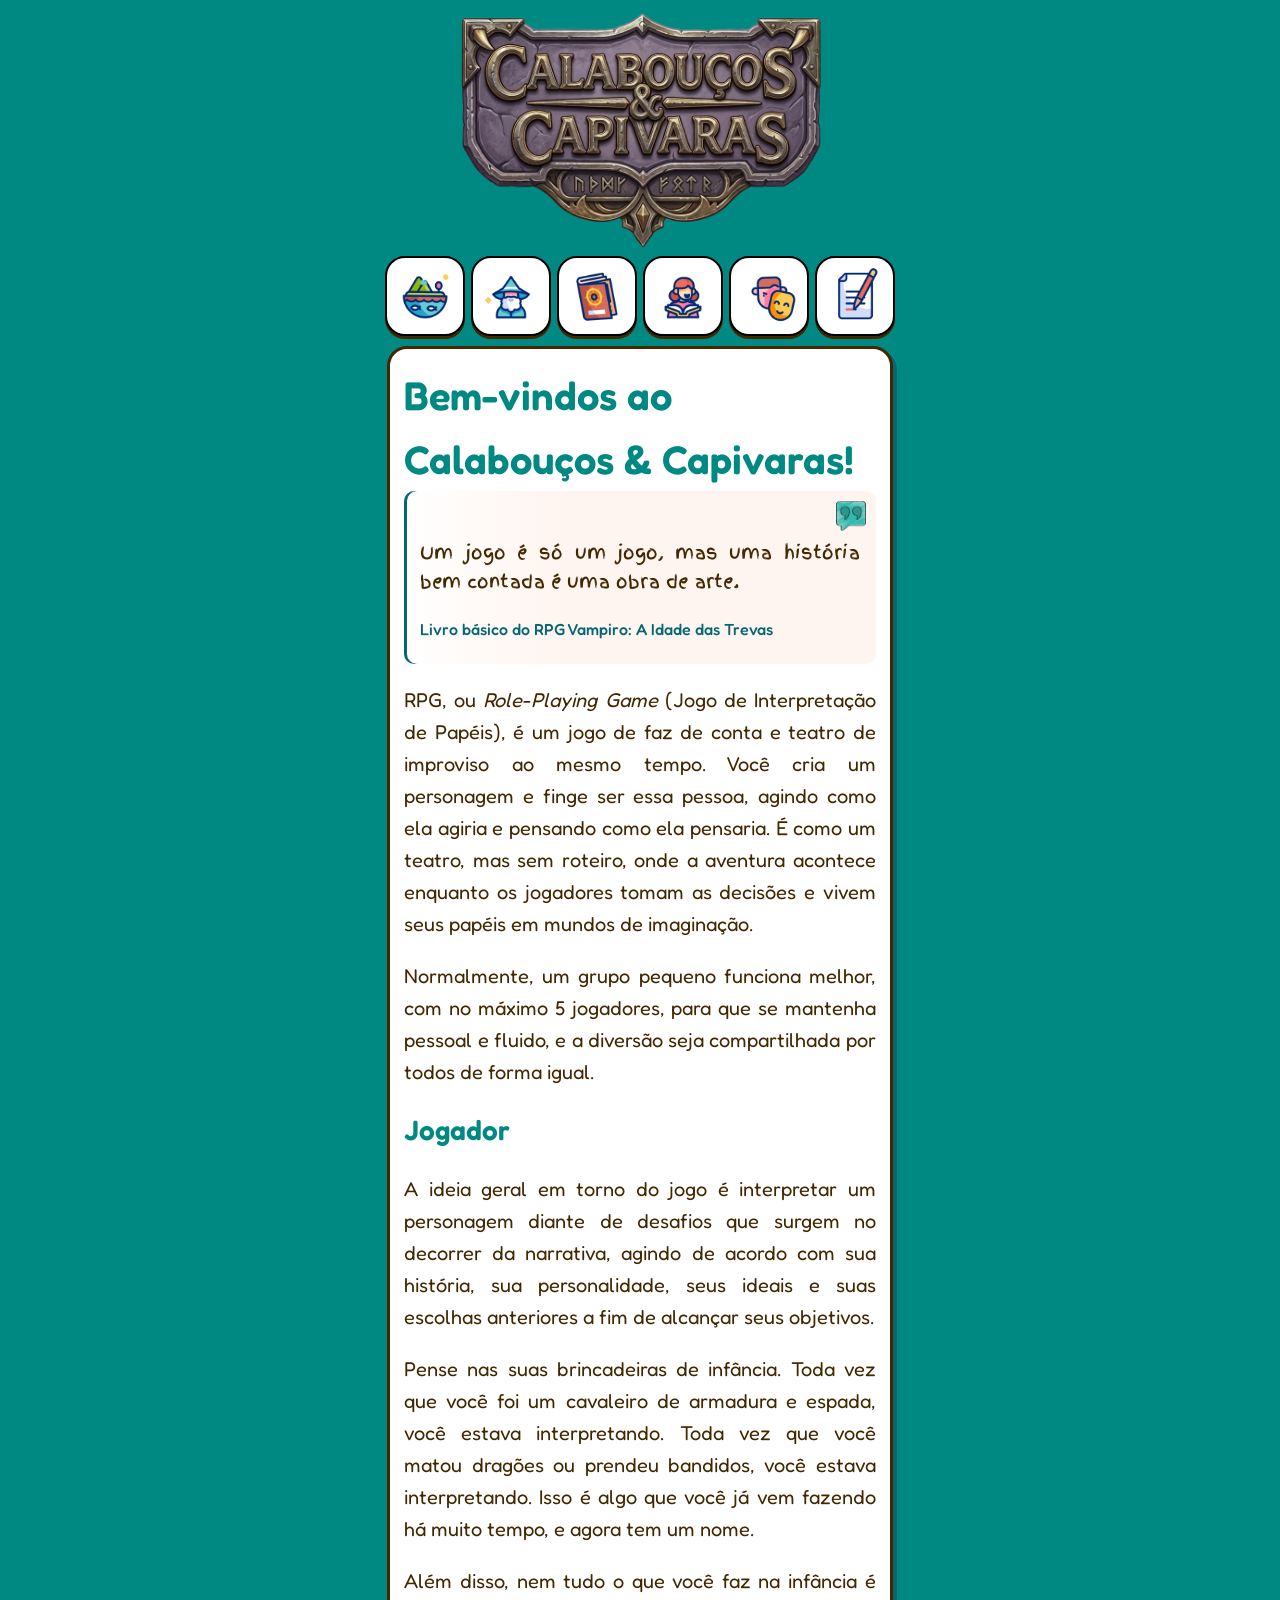
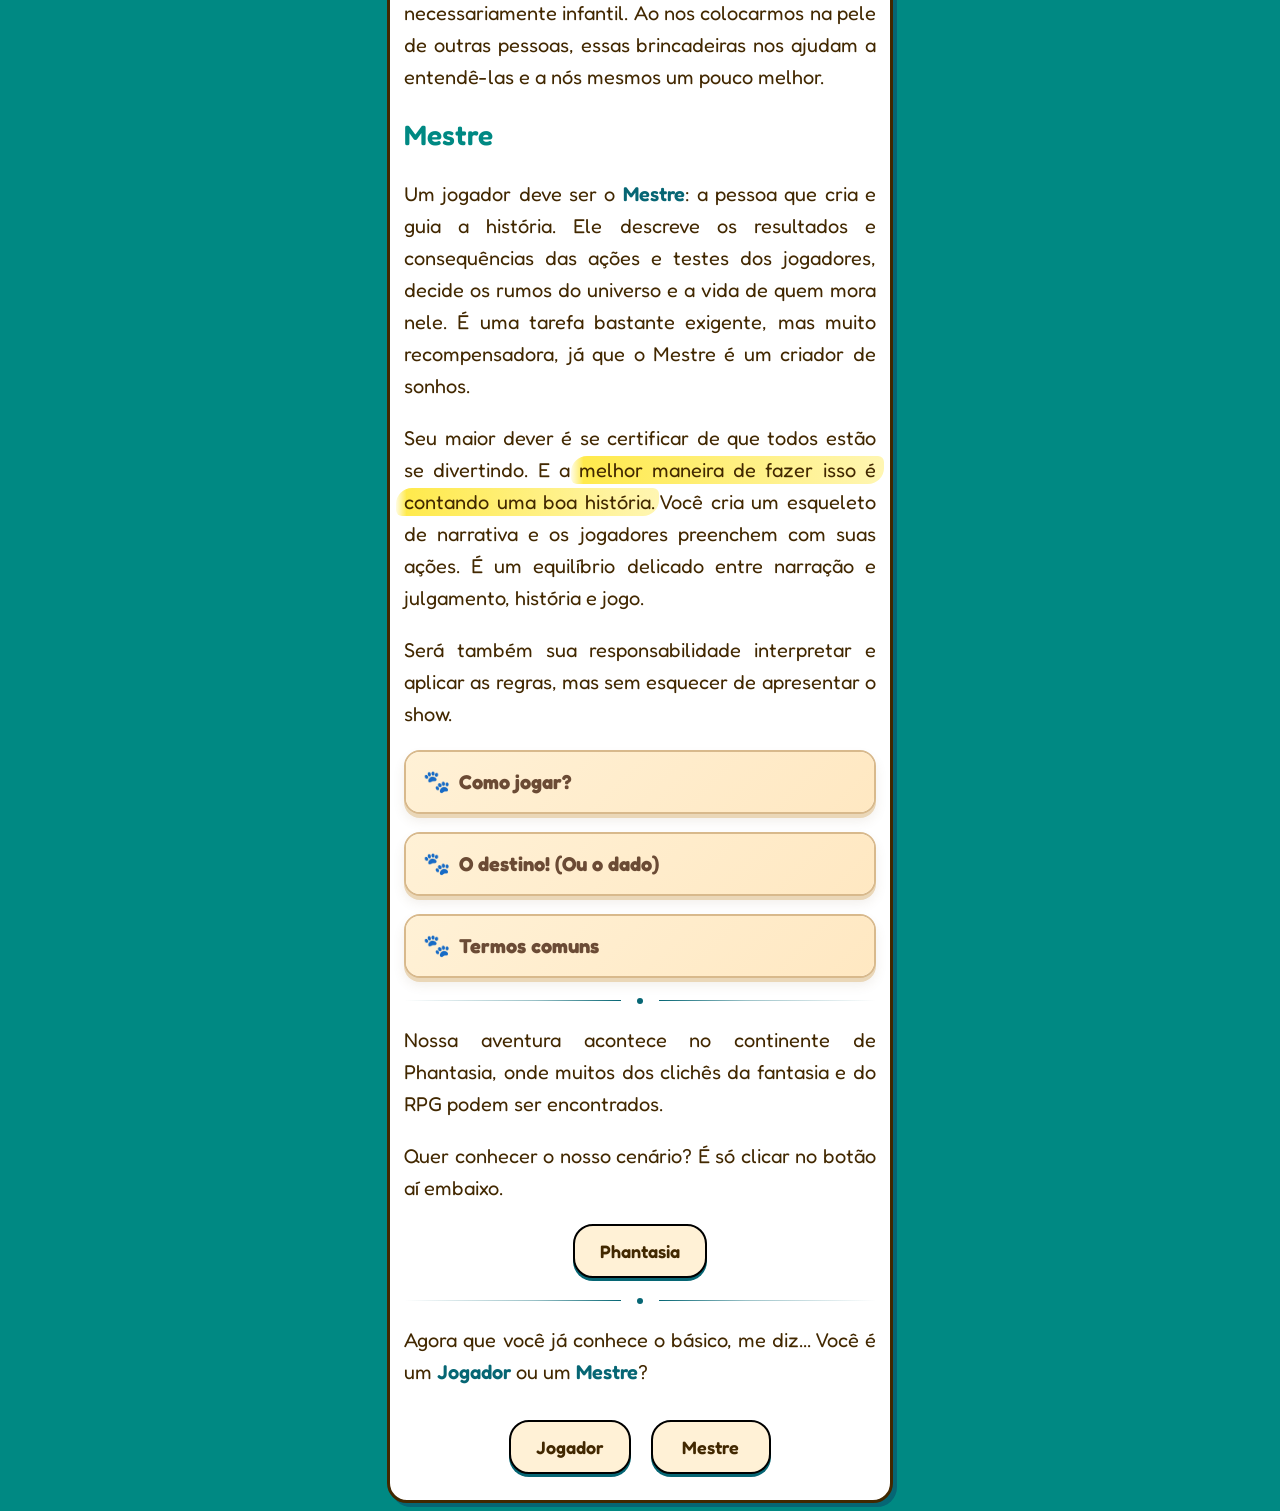
==== commit 707ca46e: "Update index.htm" ====
--- a/index.htm
+++ b/index.htm
@@ -1,6 +1,7 @@
 <html>
     <head>
         <title>Capivaras & Calabouços</title>
+        <link rel="icon" type="image/x-icon" href="./favicon.ico">
         <link rel="stylesheet" href="./recursos/estilos/pagina.css">
         <link rel="stylesheet" href="./recursos/estilos/texto.css">
         <link rel="stylesheet" href="./recursos/estilos/topico.css">
--- a/recursos/estilos/pagina.css
+++ b/recursos/estilos/pagina.css
@@ -51,7 +51,6 @@
     text-align: center;
     text-decoration: none;
     user-select: none;
-    -webkit-user-select: none;
     touch-action: manipulation;
     -webkit-user-select: none;
     -webkit-tap-highlight-color: transparent;
@@ -78,6 +77,7 @@
     .botaoFofinho, .botaoFofinho-externo {
         min-width: 120px;
         padding: 0 25px;
+        -webkit-tap-highlight-color: transparent;
     }
 }
 
@@ -93,6 +93,12 @@
     background: #ffffff;
     box-shadow: 4px 4px 0 #066674;
     box-sizing: border-box;
+}
+
+@media (min-width: 768px) {
+    .conteudoPrincipal {
+        width: 40%;
+    }
 }
 
 /* .citacao {
@@ -121,10 +127,20 @@
     border-radius: 10px;
     padding: 1.4em 0.8em 0.1em 0.8em;
     margin-inline: auto;
-    background: #fff1d6;
+
+    background: linear-gradient(
+        to left,
+        #fff5f0 0%,
+        #fff5f0 65%,
+        rgba(255, 245, 240, 0.8) 75%,
+        rgba(255, 245, 240, 0) 100%
+    );
+
     box-shadow: 3px 0 0 0 #066674 inset;
     box-sizing: border-box;
 }
+
+
 
 .aviso {
     position: relative;
@@ -133,7 +149,7 @@
     border-radius: 10px;
     padding: 1.4em 0.8em 0.1em 0.8em;
     margin-inline: auto;
-    background: #fff1d6;
+    background: #fff5f0;
     box-shadow: 3px 0 0 0 #066674 inset;
     box-sizing: border-box;
 }
@@ -300,4 +316,4 @@
     background-color: #422800;
     border-radius: 50%;
     flex-shrink: 0;
-}+}
--- a/recursos/estilos/texto.css
+++ b/recursos/estilos/texto.css
@@ -16,10 +16,10 @@
     font-weight: 600;
 }
 
-/* .subtitulo-interno {
-    margin-left: 20px;
+.subtitulo-interno {
+    margin-left: 10px;
     margin-right: 20px;
-} */
+}
 
 .titulo-central {
     display: block;
@@ -34,7 +34,7 @@
 }
 
 .subtitulo-interno::before {
-    content: '⚔️'; /* ✨, 🛡️, ⚔️, 📜, ⭐ */
+    content: '✨'; /* ✨, 🛡️, ⚔️, 📜, ⭐ */
     font-size: 0.95em;
     display: inline-block;
     animation: balanco 2s infinite ease-in-out; 
@@ -160,4 +160,10 @@
 .citacaoTexto {
     font-family: 'Finger Paint', sans-serif;
     font-size: 0.9em;
+}
+
+.arquetipo-tag {
+    font-size: 0.8em !important;
+    color: #066674 !important;
+    font-family: 'Fredoka', sans-serif !important;
 }
--- a/recursos/estilos/imagens.css
+++ b/recursos/estilos/imagens.css
@@ -27,17 +27,42 @@
     flex-shrink: 0;
 }
 
-.imagem-cabecalho, .imagem-cabecalho-interno {
+.imagem-cabecalho-interno {
     width: 100%;
     height: auto;
     display: block;
     margin-bottom: -38px;
+    
     -webkit-mask-image: linear-gradient(
         to bottom,
         black 0%,
         black 50%,
         transparent 100%
     );
+    mask-image: linear-gradient(
+        to bottom,
+        black 0%,
+        black 50%,
+        transparent 100%
+    );
+}
+
+.imagem-cabecalho {
+    width: calc(100% + 28px);
+    height: auto;
+    display: block;
+    margin-left: -14px;
+    margin-right: -14px;
+    margin-top: -14px;
+    margin-bottom: -38px;
+
+    -webkit-mask-image: linear-gradient(
+        to bottom,
+        black 0%,
+        black 50%,
+        transparent 100%
+    );
+
     mask-image: linear-gradient(
         to bottom,
         black 0%,
@@ -54,7 +79,7 @@
 }
 
 .imagem-cabecalho {
-    border-radius: 12px 12px 0 0;
+    border-radius: 15px 15px 0 0;
 }
 
 .icone-menu {
@@ -111,19 +136,14 @@
 
 .videoYoutube {
     position: relative;
-    width: 100%;
-    max-width: 900px;
+    width: 95%;
+    /* max-width: 900px; */
     aspect-ratio: 16 / 9;
     margin: 2rem auto;
     overflow: hidden;
-
     background: #000;
-    border: 1px solid rgba(255, 255, 255, 0.12);
     border-radius: 12px;
-
-    box-shadow:
-        0 8px 24px rgba(0, 0, 0, 0.25),
-        0 2px 6px rgba(0, 0, 0, 0.15);
+    box-shadow: #066674 0 3px 0 0;
 }
 
 .videoYoutube iframe {
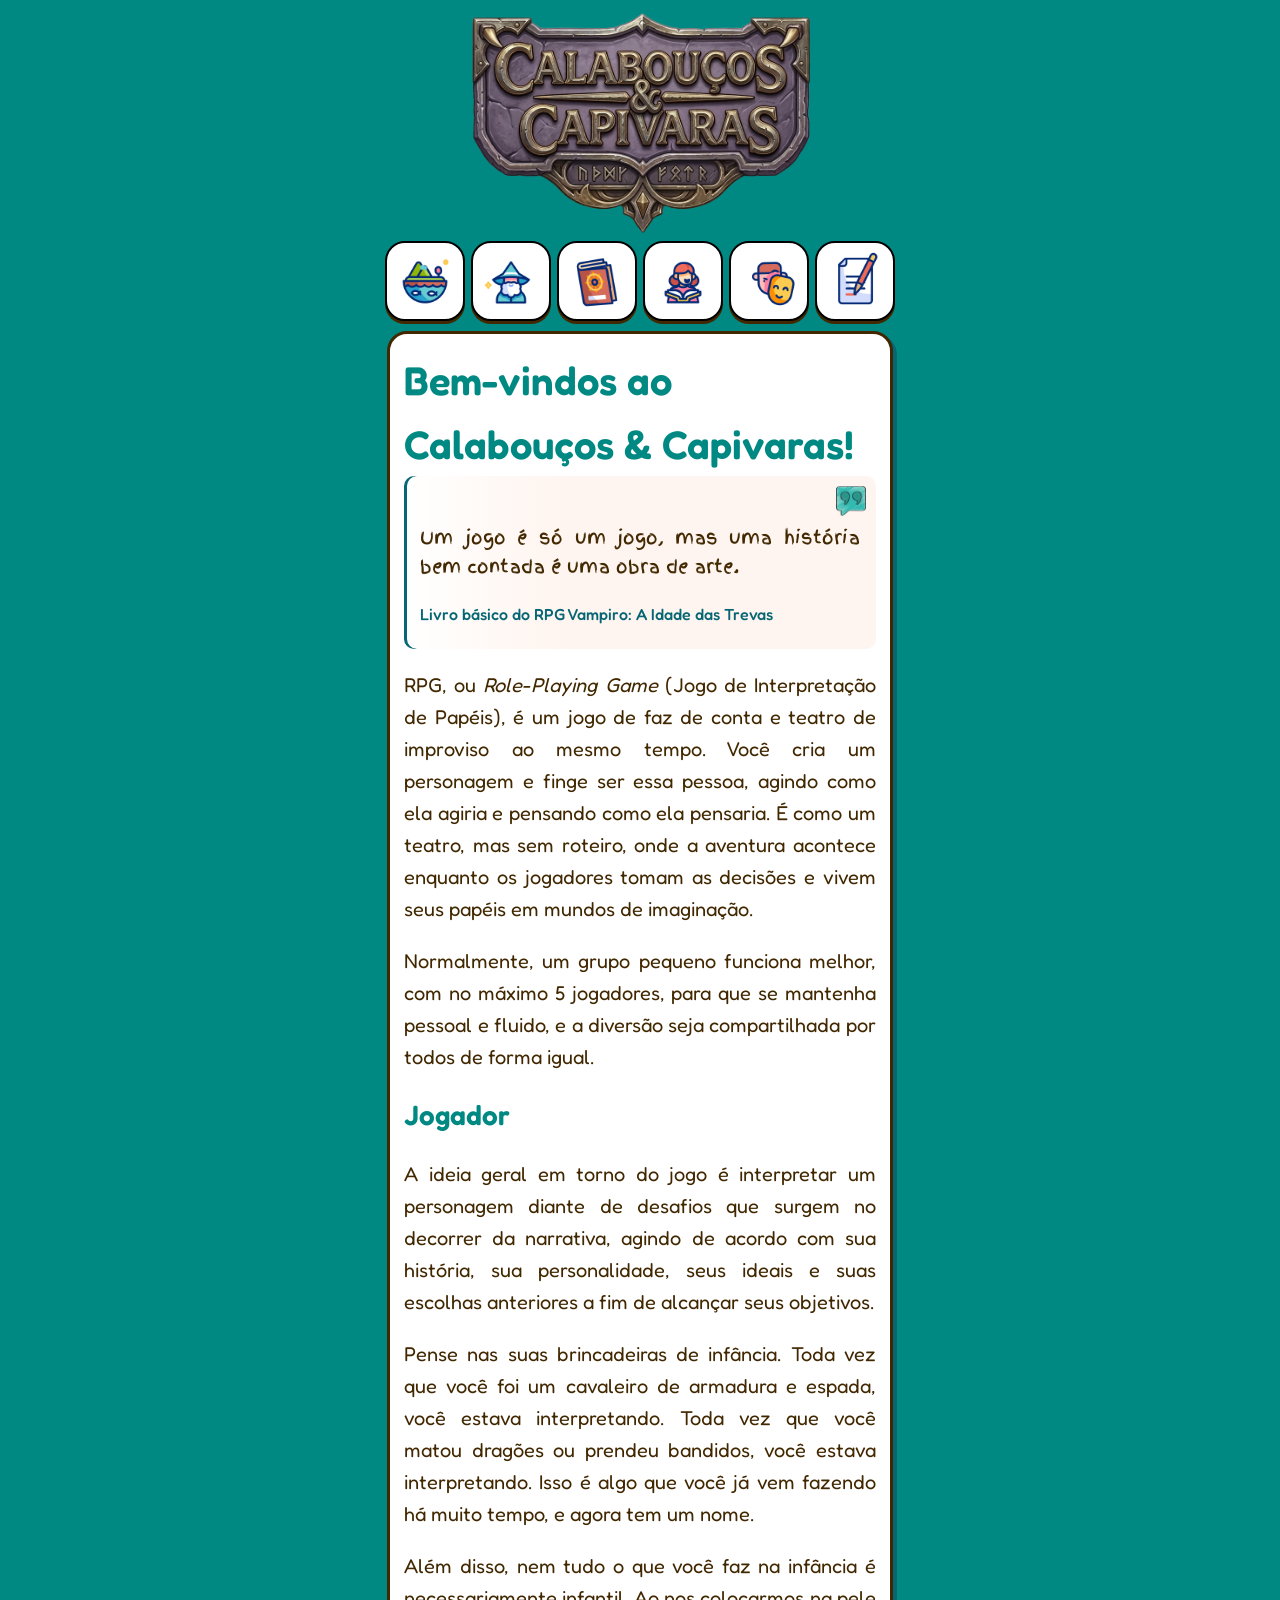
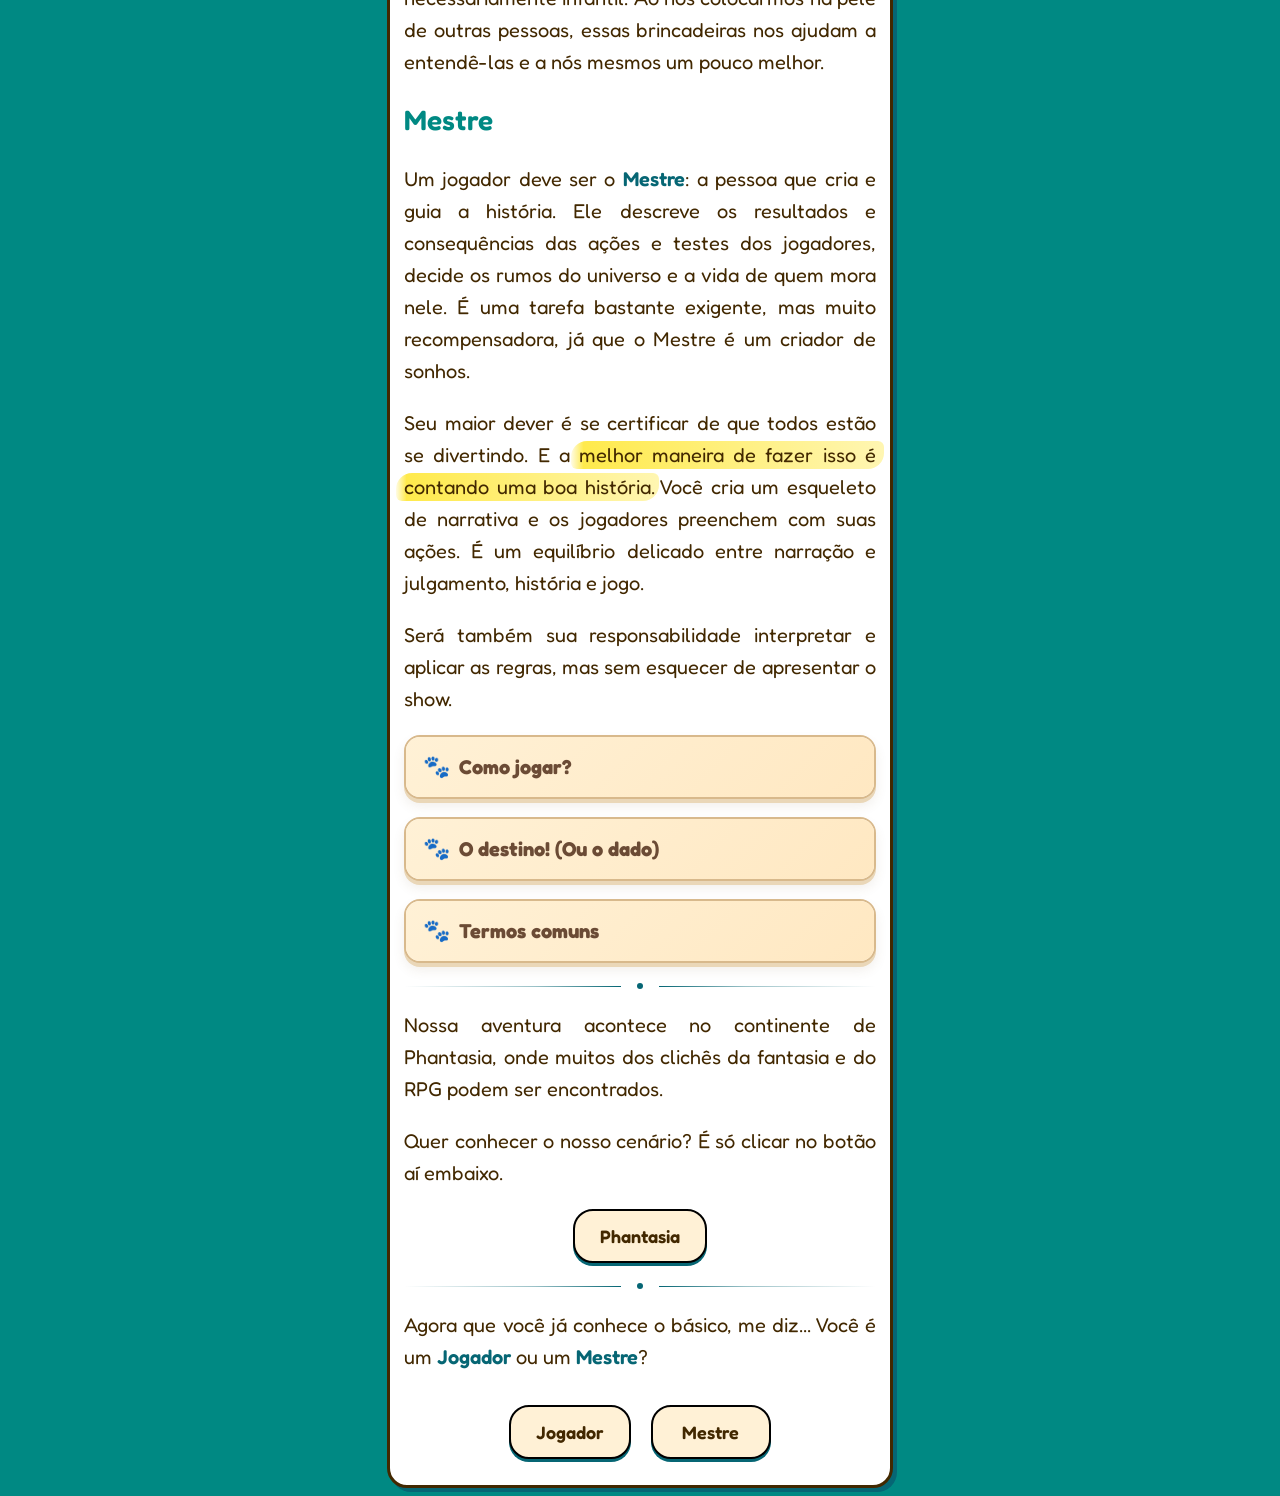
==== commit c06e660f: "upd" ====
--- a/index.htm
+++ b/index.htm
@@ -12,13 +12,14 @@
 
     <body>
         <script src="./recursos/scripts/menu_overlay.js"></script>
+        <script src="./recursos/scripts/topo.js"></script>
 
         <div class="logo">
             <img src="./recursos/imagens/logo.png">
         </div>
 
         <div id="navJogador" class="overlay">
-            <a href="javascript:void(0)" class="closebtn" onclick="fechaJogador()">&times;</a>
+            <a href="javascript:void(0)" class="closebtn" onclick="fechaJogador()">X</a>
             <div class="overlay-content">
                 <a href="./jogador/jogador_index.htm">Olá, Jogador!</a>
                 <a href="./jogador/jogador_criando.htm">Criando e Ficha</a>
@@ -33,7 +34,7 @@
         </div>
 
         <div id="navMestre" class="overlay">
-            <a href="javascript:void(0)" class="closebtn" onclick="fechaMestre()">&times;</a>
+            <a href="javascript:void(0)" class="closebtn" onclick="fechaMestre()">X</a>
             <div class="overlay-content">
                 <a href="./mestre/mestre_index.htm">Olá, Mestre!</a>
                 <a href="./mestre/mestre_conceitos.htm">Conceitos</a>
@@ -46,7 +47,7 @@
         </div>
 
         <div id="navCenario" class="overlay">
-            <a href="javascript:void(0)" class="closebtn" onclick="fechaCenario()">&times;</a>
+            <a href="javascript:void(0)" class="closebtn" onclick="fechaCenario()">X</a>
             <div class="overlay-content">
                 <a href="./cenario/cenario_phantasia.htm">Breve história</a>
                 <a href="./cenario/cenario_locais.htm">Locais importantes</a>
@@ -57,7 +58,7 @@
         </div>
 
         <div id="navRegras" class="overlay">
-            <a href="javascript:void(0)" class="closebtn" onclick="fechaRegras()">&times;</a>
+            <a href="javascript:void(0)" class="closebtn" onclick="fechaRegras()">X</a>
             <div class="overlay-content">
                 <a href="./regras/regras_gerais.htm">Regras gerais</a>
                 <a href="./regras/regras_combate.htm">Combate</a>
@@ -66,7 +67,7 @@
         </div>
         
         <div id="navInterpretando" class="overlay">
-            <a href="javascript:void(0)" class="closebtn" onclick="fechaInterpretando()">&times;</a>
+            <a href="javascript:void(0)" class="closebtn" onclick="fechaInterpretando()">X</a>
             <div class="overlay-content">
                 <a href="./interpretando/interpretando_index.htm">Interpretando</a>
                 <a href="./interpretando/interpretando_arquetipos.htm">Arquétipos</a>
@@ -427,5 +428,7 @@
             </div>
 
         </div>
+
+        <button id="voltarTopo" aria-label="Voltar ao topo" title="Voltar ao topo">↑</button>
     </body>
 </html>
--- a/recursos/estilos/pagina.css
+++ b/recursos/estilos/pagina.css
@@ -317,3 +317,28 @@
     border-radius: 50%;
     flex-shrink: 0;
 }
+
+#voltarTopo {
+    position: fixed;
+    right: 20px;
+    bottom: 20px;
+    width: 40px;
+    height: 40px;
+    border: none;
+    border-radius: 50%;
+    background: rgba(0, 0, 0, 0.45);
+    color: #fff;
+    font-size: 18px;
+    line-height: 1;
+    cursor: pointer;
+    opacity: 0;
+    visibility: hidden;
+    transform: translateY(8px);
+    transition: opacity .25s, transform .25s, visibility .25s, background .2s;
+    z-index: 999;
+}
+
+#voltarTopo:hover {
+    background: rgba(0, 0, 0, 0.65);
+    transform: translateY(-2px);
+}
--- a/recursos/estilos/menu_overlay.css
+++ b/recursos/estilos/menu_overlay.css
@@ -1,51 +1,123 @@
-.overlay {
-  height: 0;
-  width: 100%;
-  position: fixed;
-  z-index: 1;
-  top: 0;
-  left: 0;
-  background-color: rgba(6, 102, 116, 0.9);
-  /* background-color: rgb(0,0,0); */
-  /* background-color: rgba(0,0,0, 0.9); */
-  overflow-x: hidden;
-  transition: 0.5s;
+:root {
+  --cor-fundo: #008983;
+  --cor-teal: #066674;
+  --cor-marrom: #422800;
+  --cor-creme: #fff1d6;
+  --cor-gelo: #e7f1f2;
 }
 
+/* ===== Overlay ===== */
+.overlay {
+  position: fixed;
+  inset: 0 0 auto 0;
+  width: 100%;
+  height: 0;
+  z-index: 1000;
+  overflow-x: hidden;
+  overflow-y: auto;
+  background-color: rgba(0, 137, 131, 0.96);
+  transition: height 0.4s cubic-bezier(0.22, 1, 0.36, 1);
+}
+
+/* ===== Cartão com os links (igual ao .conteudoPrincipal) ===== */
 .overlay-content {
   position: relative;
-  top: 6%;
-  width: 100%;
-  text-align: center;
-  margin-top: 50px;
+  width: 90%;
+  max-width: 380px;
+  margin: 90px auto 40px;
+  padding: 20px 16px;
+  display: flex;
+  flex-direction: column;
+  gap: 14px;
+  box-sizing: border-box;
+  background: #ffffff;
+  border: 3px solid var(--cor-marrom);
+  border-radius: 20px;
+  box-shadow: 4px 4px 0 var(--cor-teal);
 }
 
+/* ===== Links (estilo botaoFofinho) ===== */
 .overlay a {
-  padding: 8px;
+  display: block;
+  font-family: 'Fredoka', sans-serif;
+  font-size: 1.15rem;
+  font-weight: 600;
+  line-height: 50px;
+  text-align: center;
   text-decoration: none;
-  font-size: 36px;
-  color: #ffffff;
-  display: block;
-  transition: 0.3s;
+  color: var(--cor-marrom);
+  background-color: var(--cor-creme);
+  border: 2px solid #000000;
+  border-radius: 20px;
+  box-shadow: var(--cor-teal) 0 3px 0 0;
+  user-select: none;
+  touch-action: manipulation;
+  -webkit-user-select: none;
+  -webkit-tap-highlight-color: transparent;
+  transition: background-color 0.2s ease;
 }
 
-.overlay a:hover, .overlay a:focus {
-  color: #fff1d6;
+.overlay a:hover,
+.overlay a:focus-visible {
+  background-color: var(--cor-gelo);
+  outline: none;
 }
 
+.overlay a:active {
+  box-shadow: var(--cor-teal) 0 2px 0 0;
+  transform: translate(2px, 2px);
+}
+
+/* ===== Botão fechar ===== */
 .overlay .closebtn {
   position: absolute;
-  top: 5px;
-  right: 40px;
-  font-size: 60px;
-  color: #EDBCB2;
+  top: 18px;
+  right: 18px;
+  width: 52px;
+  height: 52px;
+  padding: 0;
+  display: grid;
+  place-items: center;
+  font-size: 2rem;
+  font-weight: 600;
+  line-height: 1;
+  color: var(--cor-marrom);
+  background-color: var(--cor-creme);
+  border-radius: 50%;
+  box-shadow: var(--cor-marrom) 0 3px 0 0;
 }
 
-@media screen and (max-height: 450px) {
-  .overlay a {font-size: 20px}
+.overlay .closebtn:active {
+  box-shadow: var(--cor-marrom) 0 2px 0 0;
+  transform: translate(2px, 2px);
+}
+
+/* ===== Telas com pouca altura ===== */
+@media (max-height: 450px) {
+  .overlay-content {
+    margin-top: 70px;
+    gap: 10px;
+    padding: 14px;
+  }
+
+  .overlay a {
+    font-size: 1rem;
+    line-height: 42px;
+  }
+
   .overlay .closebtn {
-  font-size: 40px;
-  top: 15px;
-  right: 35px;
+    top: 10px;
+    right: 14px;
+    width: 44px;
+    height: 44px;
+    font-size: 1.6rem;
   }
 }
+
+/* ===== Acessibilidade ===== */
+@media (prefers-reduced-motion: reduce) {
+  .overlay,
+  .overlay a {
+    transition: none;
+  }
+}
--- a/recursos/estilos/imagens.css
+++ b/recursos/estilos/imagens.css
@@ -1,13 +1,17 @@
 .logo {
     display: flex;
+    justify-content: center;
     margin-inline: auto;
-    width: 40%;
-    align-content: center;
-    justify-content: center;
+    width: 100%;
+    max-width: 400px;
+    padding: 0 12px;
+    box-sizing: border-box;
 }
 
 .logo img {
-    width: 400px;
+    width: 100%;
+    max-width: 400px;
+    height: auto;
 }
 
 .imagem-texto {
